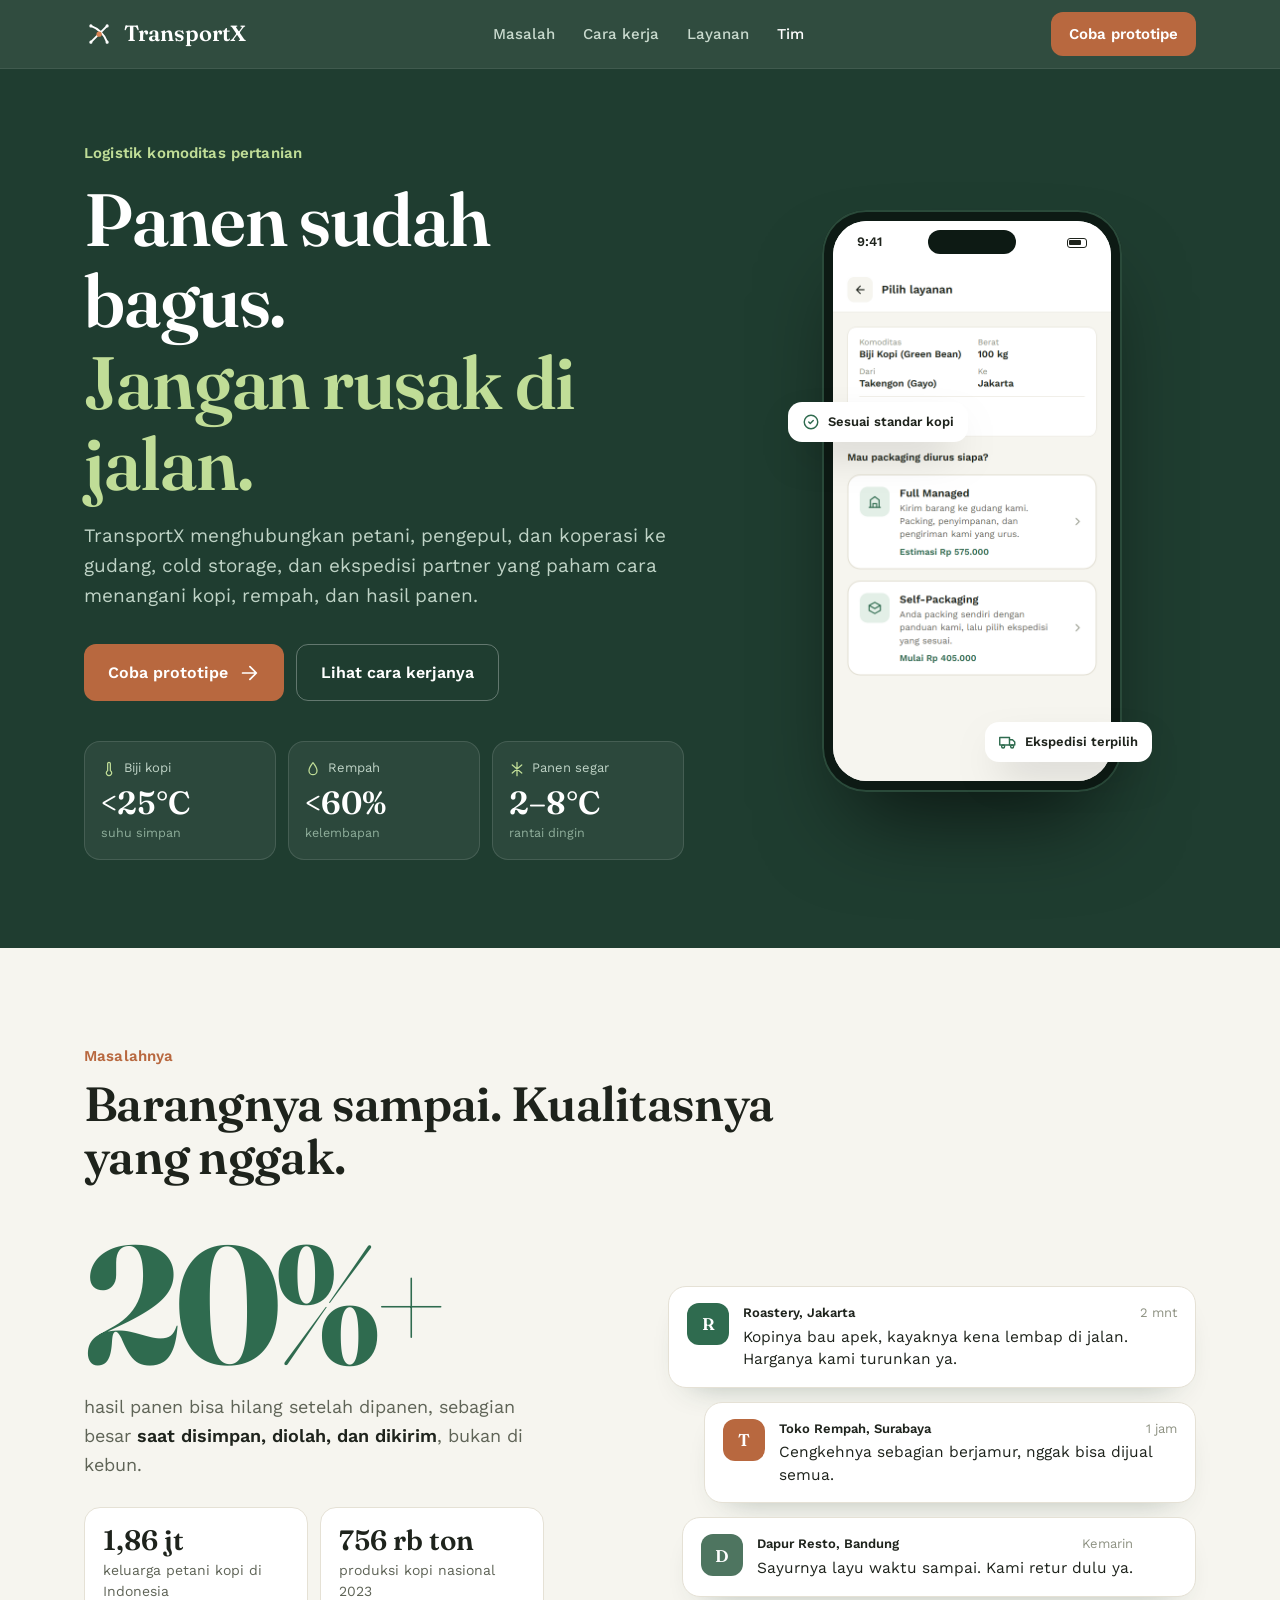
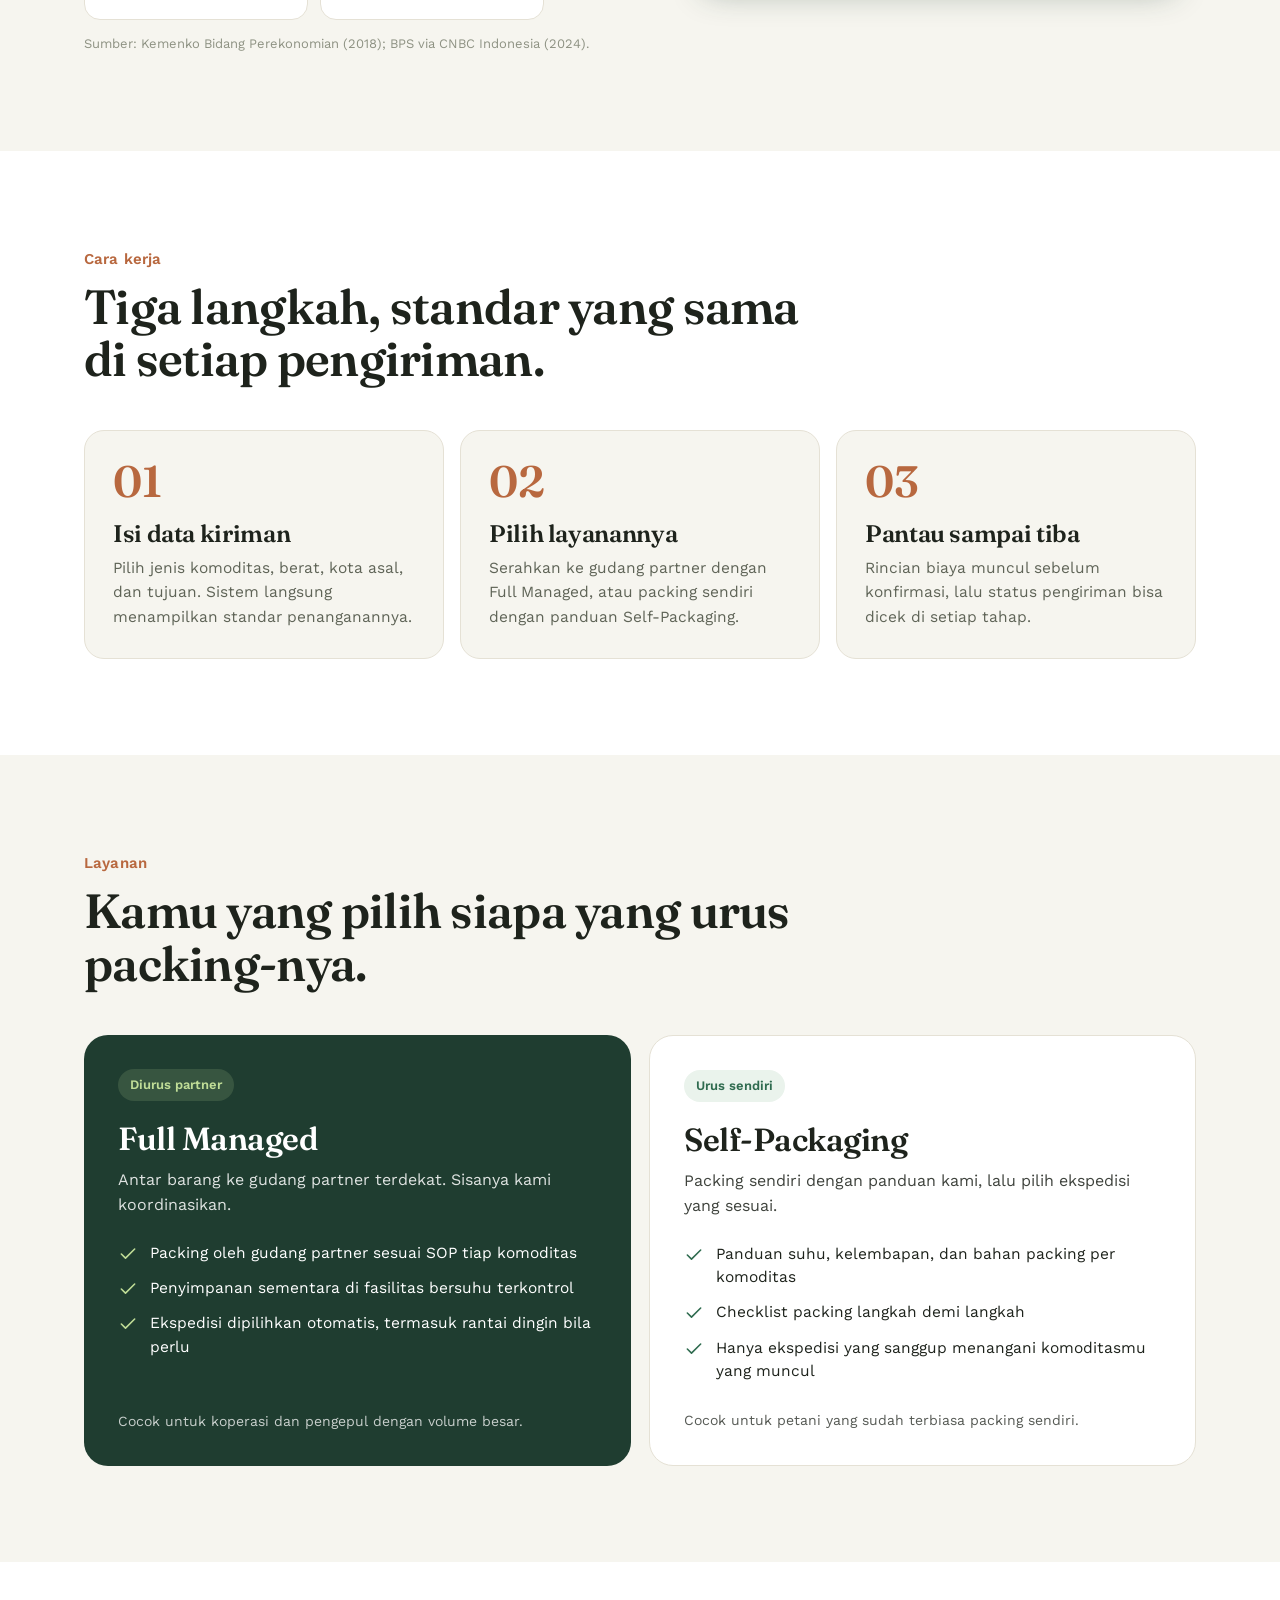
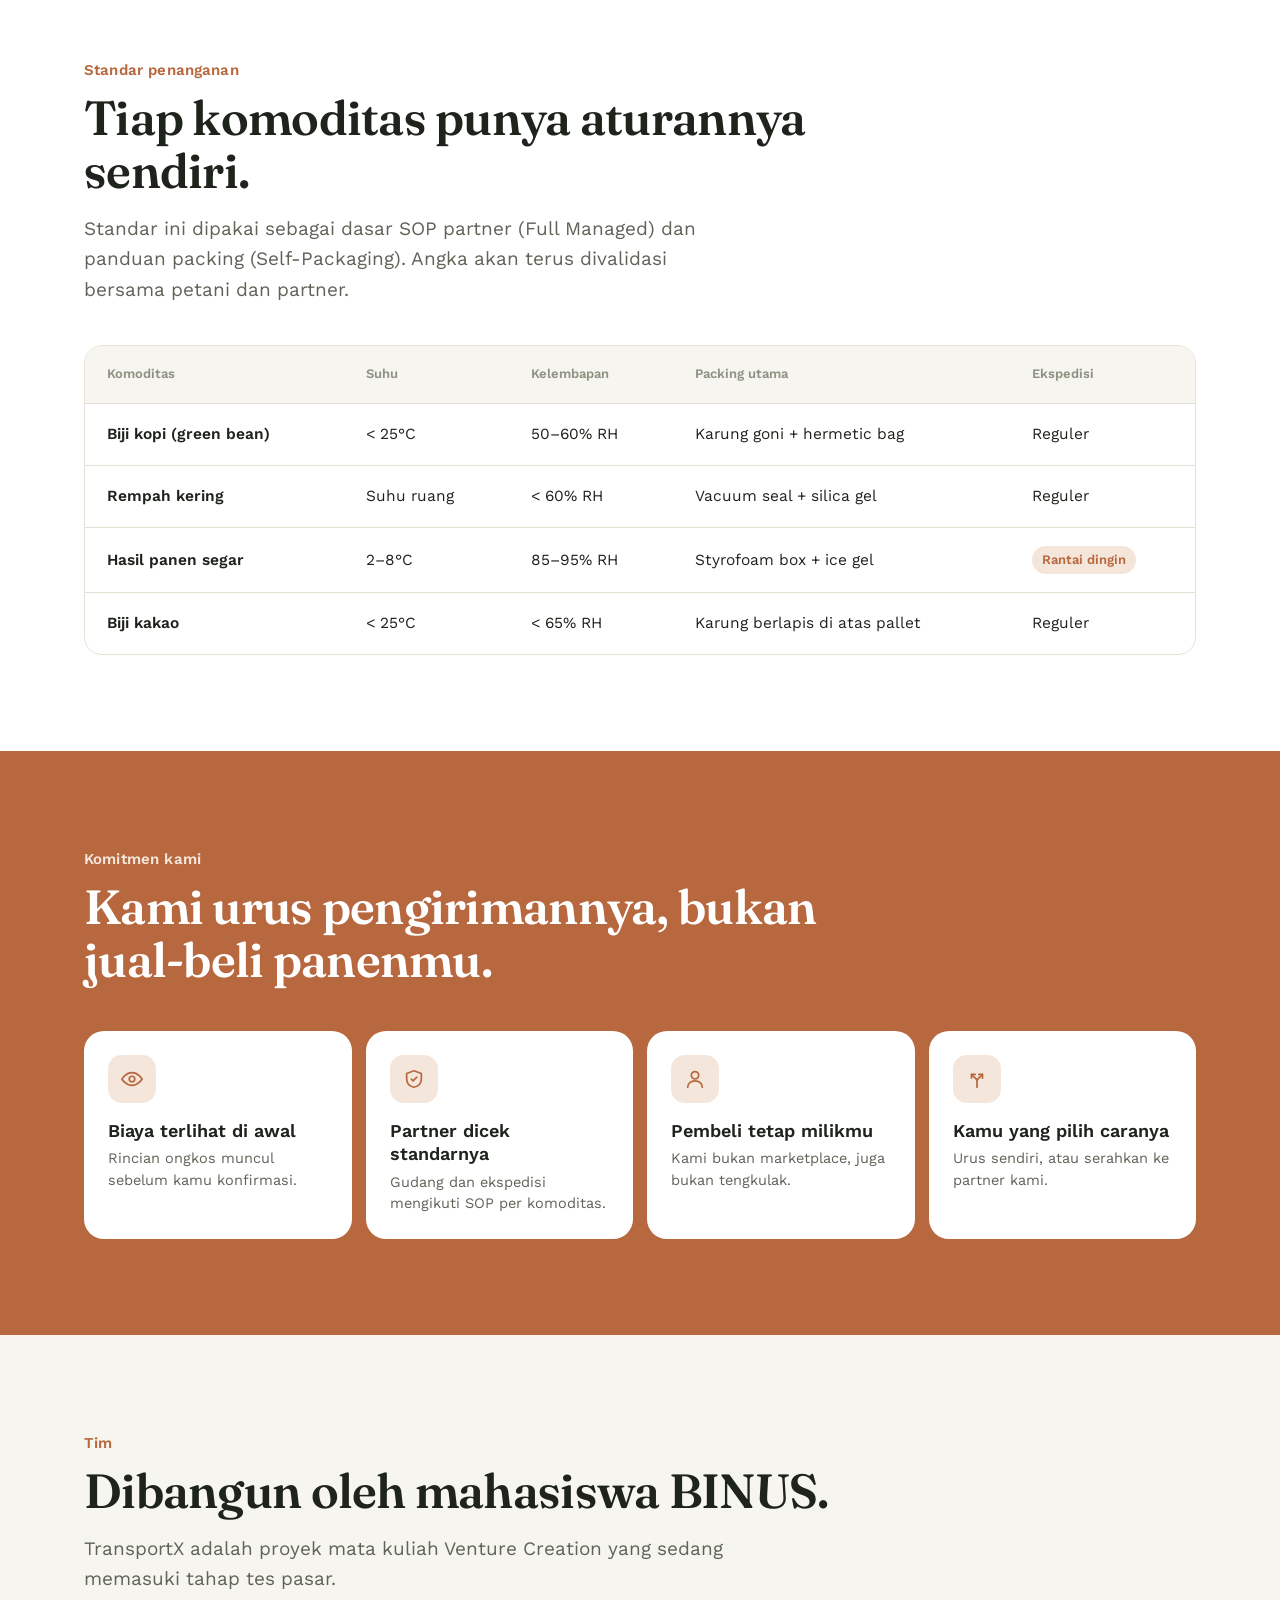
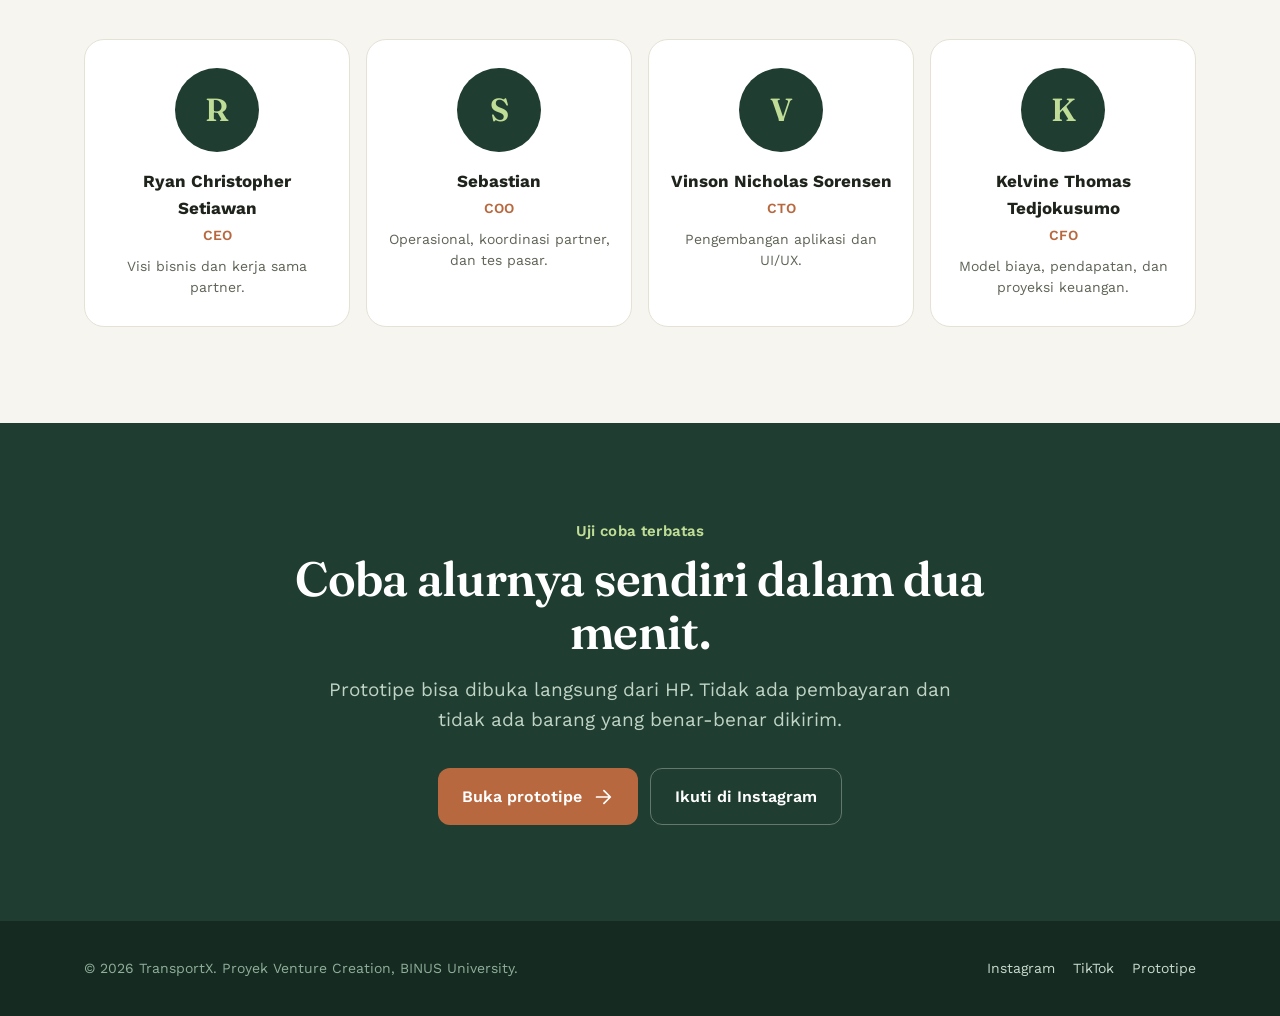
==== index.html @ 49e521c5 "Initial commit: TransportX landing page and prototype - Landing page (index.html, style.css, script." ====
<!DOCTYPE html>
<html lang="id">
<head>
<meta charset="UTF-8">
<meta name="viewport" content="width=device-width, initial-scale=1, viewport-fit=cover">
<title>TransportX — Logistik Komoditas Pertanian</title>
<meta name="description" content="TransportX menghubungkan petani dan pengepul ke gudang, cold storage, dan ekspedisi yang paham cara menangani kopi, rempah, dan hasil panen.">
<link rel="preconnect" href="https://fonts.googleapis.com">
<link rel="preconnect" href="https://fonts.gstatic.com" crossorigin>
<link href="https://fonts.googleapis.com/css2?family=Fraunces:opsz,wght@9..144,500;9..144,600;9..144,700&family=Work+Sans:wght@400;500;600;700&display=swap" rel="stylesheet">
<link rel="icon" href="assets/logo.svg" type="image/svg+xml">
<link rel="stylesheet" href="style.css">
<script>document.documentElement.classList.add("js")</script>
</head>
<body>

<nav class="nav" aria-label="Navigasi utama">
  <div class="wrap">
    <a class="brand" href="#top" aria-label="TransportX, kembali ke atas">
      <svg width="30" height="30" viewBox="0 0 240 240" aria-hidden="true"><circle cx="55" cy="55" r="8" fill="none" stroke="#fff" stroke-width="9"/><circle cx="185" cy="55" r="8" fill="none" stroke="#fff" stroke-width="9"/><circle cx="55" cy="185" r="8" fill="none" stroke="#fff" stroke-width="9"/><circle cx="185" cy="185" r="8" fill="none" stroke="#fff" stroke-width="9"/><path d="M55,55 Q150,90 185,185" fill="none" stroke="#fff" stroke-width="16" stroke-linecap="round"/><path d="M185,55 Q90,150 55,185" fill="none" stroke="#fff" stroke-width="16" stroke-linecap="round"/><circle cx="121" cy="121" r="21" fill="#D98354"/></svg>
      TransportX
    </a>
    <ul class="nav-links" id="nav-links">
      <li><a href="#masalah">Masalah</a></li>
      <li><a href="#cara-kerja">Cara kerja</a></li>
      <li><a href="#layanan">Layanan</a></li>
      <li><a href="#tim">Tim</a></li>
      <li class="nav-cta-mobile"><a class="btn btn-clay" href="prototipe/" target="_blank" rel="noopener">Coba prototipe</a></li>
    </ul>
    <div class="nav-right">
      <a class="btn btn-clay nav-cta" href="prototipe/" target="_blank" rel="noopener">Coba prototipe</a>
      <button class="menu-btn" id="menu-btn" type="button" aria-label="Buka menu" aria-expanded="false" aria-controls="nav-links">
        <span></span><span></span><span></span>
      </button>
    </div>
  </div>
</nav>

<main id="top">

<!-- HERO -->
<header class="hero">
  <div class="wrap hero-grid">
    <div>
      <p class="eyebrow">Logistik komoditas pertanian</p>
      <h1>Panen sudah bagus.<span>Jangan rusak di jalan.</span></h1>
      <p class="lead">TransportX menghubungkan petani, pengepul, dan koperasi ke gudang, cold storage, dan ekspedisi partner yang paham cara menangani kopi, rempah, dan hasil panen.</p>
      <div class="hero-cta">
        <a class="btn btn-clay" href="prototipe/" target="_blank" rel="noopener">Coba prototipe
          <svg class="ic" viewBox="0 0 24 24" aria-hidden="true"><path d="M5 12h14M13 5l7 7-7 7"/></svg></a>
        <a class="btn btn-line" href="#cara-kerja">Lihat cara kerjanya</a>
      </div>
      <div class="tiles" aria-label="Contoh standar penanganan">
        <div class="tile"><div class="k"><svg class="ic" viewBox="0 0 24 24" aria-hidden="true"><path d="M14 4v10.5a4 4 0 1 1-4 0V4a2 2 0 1 1 4 0z"/></svg>Biji kopi</div><div class="v">&lt;25°C</div><div class="d">suhu simpan</div></div>
        <div class="tile"><div class="k"><svg class="ic" viewBox="0 0 24 24" aria-hidden="true"><path d="M12 2.5s6 7.5 6 12a6 6 0 0 1-12 0c0-4.5 6-12 6-12z"/></svg>Rempah</div><div class="v">&lt;60%</div><div class="d">kelembapan</div></div>
        <div class="tile"><div class="k"><svg class="ic" viewBox="0 0 24 24" aria-hidden="true"><path d="M12 2v20M4.9 6l14.2 12M19.1 6L4.9 18"/></svg>Panen segar</div><div class="v">2–8°C</div><div class="d">rantai dingin</div></div>
      </div>
    </div>
    <div class="hero-visual">
      <div class="phone">
        <div class="screen">
          <div class="sb"><span>9:41</span><i></i></div>
          <img src="assets/mockup-layanan.png" width="560" height="1211" loading="eager" alt="Layar Pilih layanan di aplikasi TransportX, menampilkan opsi Full Managed dan Self-Packaging beserta estimasi biaya">
          <div class="notch"></div>
        </div>
        <div class="float f1"><svg class="ic" viewBox="0 0 24 24" aria-hidden="true"><path d="M9 12l2 2 4-4"/><circle cx="12" cy="12" r="9"/></svg>Sesuai standar kopi</div>
        <div class="float f2"><svg class="ic" viewBox="0 0 24 24" aria-hidden="true"><path d="M1 6h13v10H1z"/><path d="M14 9h4l3 3v4h-7"/><circle cx="5.5" cy="18" r="2"/><circle cx="17.5" cy="18" r="2"/></svg>Ekspedisi terpilih</div>
      </div>
    </div>
  </div>
</header>

<!-- PROBLEM -->
<section class="problem" id="masalah">
  <div class="wrap">
    <p class="eyebrow">Masalahnya</p>
    <h2>Barangnya sampai. Kualitasnya yang nggak.</h2>
    <div class="prob-grid reveal">
      <div>
        <div class="big">20%+</div>
        <p class="big-cap">hasil panen bisa hilang setelah dipanen, sebagian besar <b>saat disimpan, diolah, dan dikirim</b>, bukan di kebun.</p>
        <div class="pair">
          <div class="stat"><strong>1,86 jt</strong><span>keluarga petani kopi di Indonesia</span></div>
          <div class="stat"><strong>756 rb ton</strong><span>produksi kopi nasional 2023</span></div>
        </div>
        <p class="src">Sumber: Kemenko Bidang Perekonomian (2018); BPS via CNBC Indonesia (2024).</p>
      </div>
      <div class="notifs" aria-label="Contoh komplain pembeli">
        <div class="nt"><div class="av" style="background:#2F6B4F">R</div><div><div class="nt-top"><b>Roastery, Jakarta</b><span>2 mnt</span></div><p>Kopinya bau apek, kayaknya kena lembap di jalan. Harganya kami turunkan ya.</p></div></div>
        <div class="nt"><div class="av" style="background:#B8683F">T</div><div><div class="nt-top"><b>Toko Rempah, Surabaya</b><span>1 jam</span></div><p>Cengkehnya sebagian berjamur, nggak bisa dijual semua.</p></div></div>
        <div class="nt"><div class="av" style="background:#4E7560">D</div><div><div class="nt-top"><b>Dapur Resto, Bandung</b><span>Kemarin</span></div><p>Sayurnya layu waktu sampai. Kami retur dulu ya.</p></div></div>
      </div>
    </div>
  </div>
</section>

<!-- HOW -->
<section class="how" id="cara-kerja">
  <div class="wrap">
    <p class="eyebrow">Cara kerja</p>
    <h2>Tiga langkah, standar yang sama di setiap pengiriman.</h2>
    <div class="steps reveal">
      <div class="step"><div class="n">01</div><h3>Isi data kiriman</h3><p>Pilih jenis komoditas, berat, kota asal, dan tujuan. Sistem langsung menampilkan standar penanganannya.</p></div>
      <div class="step"><div class="n">02</div><h3>Pilih layanannya</h3><p>Serahkan ke gudang partner dengan Full Managed, atau packing sendiri dengan panduan Self-Packaging.</p></div>
      <div class="step"><div class="n">03</div><h3>Pantau sampai tiba</h3><p>Rincian biaya muncul sebelum konfirmasi, lalu status pengiriman bisa dicek di setiap tahap.</p></div>
    </div>
  </div>
</section>

<!-- SERVICES -->
<section class="services" id="layanan">
  <div class="wrap">
    <p class="eyebrow">Layanan</p>
    <h2>Kamu yang pilih siapa yang urus packing-nya.</h2>
    <div class="svc-grid reveal">
      <article class="svc svc-a">
        <span class="tag">Diurus partner</span>
        <h3>Full Managed</h3>
        <p>Antar barang ke gudang partner terdekat. Sisanya kami koordinasikan.</p>
        <ul>
          <li><svg class="ic" viewBox="0 0 24 24" aria-hidden="true"><path d="M20 6L9 17l-5-5"/></svg>Packing oleh gudang partner sesuai SOP tiap komoditas</li>
          <li><svg class="ic" viewBox="0 0 24 24" aria-hidden="true"><path d="M20 6L9 17l-5-5"/></svg>Penyimpanan sementara di fasilitas bersuhu terkontrol</li>
          <li><svg class="ic" viewBox="0 0 24 24" aria-hidden="true"><path d="M20 6L9 17l-5-5"/></svg>Ekspedisi dipilihkan otomatis, termasuk rantai dingin bila perlu</li>
        </ul>
        <p class="for">Cocok untuk koperasi dan pengepul dengan volume besar.</p>
      </article>
      <article class="svc svc-b">
        <span class="tag">Urus sendiri</span>
        <h3>Self-Packaging</h3>
        <p>Packing sendiri dengan panduan kami, lalu pilih ekspedisi yang sesuai.</p>
        <ul>
          <li><svg class="ic" viewBox="0 0 24 24" aria-hidden="true"><path d="M20 6L9 17l-5-5"/></svg>Panduan suhu, kelembapan, dan bahan packing per komoditas</li>
          <li><svg class="ic" viewBox="0 0 24 24" aria-hidden="true"><path d="M20 6L9 17l-5-5"/></svg>Checklist packing langkah demi langkah</li>
          <li><svg class="ic" viewBox="0 0 24 24" aria-hidden="true"><path d="M20 6L9 17l-5-5"/></svg>Hanya ekspedisi yang sanggup menangani komoditasmu yang muncul</li>
        </ul>
        <p class="for">Cocok untuk petani yang sudah terbiasa packing sendiri.</p>
      </article>
    </div>
  </div>
</section>

<!-- STANDARDS -->
<section class="std" id="standar">
  <div class="wrap">
    <p class="eyebrow">Standar penanganan</p>
    <h2>Tiap komoditas punya aturannya sendiri.</h2>
    <p class="lead">Standar ini dipakai sebagai dasar SOP partner (Full Managed) dan panduan packing (Self-Packaging). Angka akan terus divalidasi bersama petani dan partner.</p>
    <div class="table-wrap reveal">
      <table>
        <thead><tr><th scope="col">Komoditas</th><th scope="col">Suhu</th><th scope="col">Kelembapan</th><th scope="col">Packing utama</th><th scope="col">Ekspedisi</th></tr></thead>
        <tbody>
          <tr><td>Biji kopi (green bean)</td><td>&lt; 25°C</td><td>50–60% RH</td><td>Karung goni + hermetic bag</td><td>Reguler</td></tr>
          <tr><td>Rempah kering</td><td>Suhu ruang</td><td>&lt; 60% RH</td><td>Vacuum seal + silica gel</td><td>Reguler</td></tr>
          <tr><td>Hasil panen segar</td><td>2–8°C</td><td>85–95% RH</td><td>Styrofoam box + ice gel</td><td><span class="pill">Rantai dingin</span></td></tr>
          <tr><td>Biji kakao</td><td>&lt; 25°C</td><td>&lt; 65% RH</td><td>Karung berlapis di atas pallet</td><td>Reguler</td></tr>
        </tbody>
      </table>
    </div>
  </div>
</section>

<!-- PROMISE -->
<section class="promise">
  <div class="wrap">
    <p class="eyebrow">Komitmen kami</p>
    <h2>Kami urus pengirimannya, bukan jual-beli panenmu.</h2>
    <div class="pr-grid reveal">
      <div class="pr"><div class="icw"><svg class="ic" viewBox="0 0 24 24" aria-hidden="true"><path d="M1 12s4-7 11-7 11 7 11 7-4 7-11 7S1 12 1 12z"/><circle cx="12" cy="12" r="3"/></svg></div><h3>Biaya terlihat di awal</h3><p>Rincian ongkos muncul sebelum kamu konfirmasi.</p></div>
      <div class="pr"><div class="icw"><svg class="ic" viewBox="0 0 24 24" aria-hidden="true"><path d="M12 3l8 3v6c0 5-3.5 8-8 9-4.5-1-8-4-8-9V6z"/><path d="M9 12l2 2 4-4"/></svg></div><h3>Partner dicek standarnya</h3><p>Gudang dan ekspedisi mengikuti SOP per komoditas.</p></div>
      <div class="pr"><div class="icw"><svg class="ic" viewBox="0 0 24 24" aria-hidden="true"><circle cx="12" cy="8" r="4"/><path d="M4 21c0-4 3.5-7 8-7s8 3 8 7"/></svg></div><h3>Pembeli tetap milikmu</h3><p>Kami bukan marketplace, juga bukan tengkulak.</p></div>
      <div class="pr"><div class="icw"><svg class="ic" viewBox="0 0 24 24" aria-hidden="true"><path d="M12 21v-8"/><path d="M12 13L6 7"/><path d="M12 13l6-6"/><path d="M6 11V7h4"/><path d="M18 11V7h-4"/></svg></div><h3>Kamu yang pilih caranya</h3><p>Urus sendiri, atau serahkan ke partner kami.</p></div>
    </div>
  </div>
</section>

<!-- TEAM -->
<section class="team" id="tim">
  <div class="wrap">
    <p class="eyebrow">Tim</p>
    <h2>Dibangun oleh mahasiswa BINUS.</h2>
    <p class="lead">TransportX adalah proyek mata kuliah Venture Creation yang sedang memasuki tahap tes pasar.</p>
    <div class="tm-grid reveal">
      <div class="tm"><div class="ph">R</div><b>Ryan Christopher Setiawan</b><span class="role">CEO</span><p>Visi bisnis dan kerja sama partner.</p></div>
      <div class="tm"><div class="ph">S</div><b>Sebastian</b><span class="role">COO</span><p>Operasional, koordinasi partner, dan tes pasar.</p></div>
      <div class="tm"><div class="ph">V</div><b>Vinson Nicholas Sorensen</b><span class="role">CTO</span><p>Pengembangan aplikasi dan UI/UX.</p></div>
      <div class="tm"><div class="ph">K</div><b>Kelvine Thomas Tedjokusumo</b><span class="role">CFO</span><p>Model biaya, pendapatan, dan proyeksi keuangan.</p></div>
    </div>
  </div>
</section>

<!-- CTA -->
<section class="cta">
  <div class="wrap">
    <p class="eyebrow">Uji coba terbatas</p>
    <h2>Coba alurnya sendiri dalam dua menit.</h2>
    <p class="lead">Prototipe bisa dibuka langsung dari HP. Tidak ada pembayaran dan tidak ada barang yang benar-benar dikirim.</p>
    <div class="hero-cta">
      <a class="btn btn-clay" href="prototipe/" target="_blank" rel="noopener">Buka prototipe
        <svg class="ic" viewBox="0 0 24 24" aria-hidden="true"><path d="M5 12h14M13 5l7 7-7 7"/></svg></a>
      <a class="btn btn-line" href="https://instagram.com/transportx.id" target="_blank" rel="noopener">Ikuti di Instagram</a>
    </div>
  </div>
</section>

</main>

<footer>
  <div class="wrap">
    <span>© <span id="year">2026</span> TransportX. Proyek Venture Creation, BINUS University.</span>
    <div class="soc">
      <a href="https://instagram.com/transportx.id" target="_blank" rel="noopener">Instagram</a>
      <a href="https://tiktok.com/@transportx.id" target="_blank" rel="noopener">TikTok</a>
      <a href="prototipe/" target="_blank" rel="noopener">Prototipe</a>
    </div>
  </div>
</footer>

<script src="script.js" defer></script>
</body>
</html>
---- style.css ----
:root{
  --forest:#1F3D30; --green:#2F6B4F; --lime:#C0DD97; --clay:#B8683F; --clay-soft:#F5E6DB;
  --bg:#F6F5EF; --surface:#FFFFFF; --tint:#EAF3EC; --ink:#1E231C; --ink-soft:#5F6457; --muted:#8E9283; --line:#E5E1D5; --green-text:#2F6B4F;
  --display:'Fraunces',Georgia,'Times New Roman',serif;
  --body:'Work Sans',system-ui,-apple-system,'Segoe UI',sans-serif;
  box-sizing:border-box;
  padding-top:env(safe-area-inset-top,0px);
  padding-bottom:env(safe-area-inset-bottom,0px);
}
@media (prefers-color-scheme:dark){
  :root:not([data-theme="light"]){
    --bg:#141A16; --surface:#1C241F; --tint:#1F2B24; --ink:#EEF2EC; --ink-soft:#B4BEB5; --muted:#7F8A81; --line:#2C3830; --clay-soft:#3A2A21; --green-text:#8FC7A2;
  }
}
:root[data-theme="dark"]{
  --bg:#141A16; --surface:#1C241F; --tint:#1F2B24; --ink:#EEF2EC; --ink-soft:#B4BEB5; --muted:#7F8A81; --line:#2C3830; --clay-soft:#3A2A21; --green-text:#8FC7A2;
}
*,*::before,*::after{box-sizing:border-box;margin:0;padding:0}
html{scroll-behavior:smooth;scroll-padding-top:calc(env(safe-area-inset-top,0px) + 76px)}
@media (prefers-reduced-motion:reduce){html{scroll-behavior:auto}}
body{background:var(--bg);color:var(--ink);font-family:var(--body);font-size:17px;line-height:1.6;-webkit-font-smoothing:antialiased}
img{max-width:100%;display:block}
a{color:inherit}
.wrap{width:100%;max-width:1160px;margin:0 auto;padding:0 24px}
.ic{width:22px;height:22px;fill:none;stroke:currentColor;stroke-width:1.9;stroke-linecap:round;stroke-linejoin:round;flex-shrink:0}
.eyebrow{font-size:15px;font-weight:600;color:var(--clay);letter-spacing:.01em}
h1,h2,h3{font-family:var(--display);font-weight:600;letter-spacing:-.015em;line-height:1.1}
h2{font-size:clamp(32px,4.6vw,48px);margin-top:10px;max-width:760px}
.lead{font-size:clamp(17px,1.8vw,19px);color:var(--ink-soft);margin-top:16px;max-width:640px}
section{padding:96px 0}
.btn{display:inline-flex;align-items:center;gap:10px;font-family:var(--body);font-size:16px;font-weight:600;padding:15px 24px;border-radius:12px;text-decoration:none;transition:transform .15s,background .15s}
.btn:hover{transform:translateY(-1px)}
.btn:focus-visible,a:focus-visible{outline:2px solid var(--lime);outline-offset:3px}
.btn-clay{background:var(--clay);color:#fff}
.btn-clay:hover{background:#A35A35}
.btn-line{border:1.5px solid rgba(255,255,255,.3);color:#fff}
.btn-white{background:#fff;color:var(--clay)}

/* ---------- NAV ---------- */
.nav{position:sticky;top:0;z-index:20;background:color-mix(in srgb,var(--forest) 92%,transparent);backdrop-filter:blur(10px);-webkit-backdrop-filter:blur(10px);border-bottom:1px solid rgba(255,255,255,.08)}
.nav .wrap{display:flex;align-items:center;justify-content:space-between;height:68px}
.brand{display:flex;align-items:center;gap:10px;text-decoration:none;color:#fff;font-family:var(--display);font-size:22px;font-weight:600}
.nav-links{display:flex;gap:28px;list-style:none}
.nav-links a{color:#C9DACE;text-decoration:none;font-size:15px;font-weight:500}
.nav-links a:hover{color:#fff}
.nav .btn{padding:10px 18px;font-size:15px}

/* ---------- HERO ---------- */
.hero{background:var(--forest);color:#fff;padding:72px 0 88px;overflow:hidden;position:relative}
.hero-grid{display:grid;grid-template-columns:1.15fr .85fr;gap:56px;align-items:center}
.hero .eyebrow{color:var(--lime)}
.hero h1{font-size:clamp(42px,6.4vw,74px);margin-top:14px}
.hero h1 span{color:var(--lime);display:block}
.hero .lead{color:#BFD3C6}
.hero-cta{display:flex;flex-wrap:wrap;gap:12px;margin-top:32px}
.tiles{display:grid;grid-template-columns:repeat(3,1fr);gap:12px;margin-top:40px;max-width:600px}
.tile{background:rgba(255,255,255,.06);border:1px solid rgba(255,255,255,.12);border-radius:16px;padding:16px}
.tile .k{display:flex;align-items:center;gap:7px;font-size:13px;color:#BFD3C6}
.tile .k .ic{width:16px;height:16px;color:var(--lime)}
.tile .v{font-family:var(--display);font-size:clamp(24px,3vw,32px);font-weight:600;margin-top:8px;line-height:1}
.tile .d{font-size:12.5px;color:#8FAE9B;margin-top:4px}
.phone{width:min(300px,78vw);margin:0 auto;background:#0D1A14;border-radius:44px;padding:11px;box-shadow:0 50px 90px -30px rgba(0,0,0,.65),inset 0 0 0 2px #2A4A3A;position:relative}
.screen{border-radius:34px;overflow:hidden;background:#fff;position:relative}
.sb{height:40px;display:flex;align-items:center;justify-content:space-between;padding:4px 24px 0;font-size:13px;font-weight:600;color:#1E231C;background:#fff}
.sb i{width:20px;height:10px;border:1.5px solid #1E231C;border-radius:3px;position:relative}
.sb i::after{content:"";position:absolute;inset:1.5px 5px 1.5px 1.5px;background:#1E231C;border-radius:1px}
.notch{position:absolute;top:9px;left:50%;transform:translateX(-50%);width:88px;height:24px;background:#0D1A14;border-radius:99px}
.screen img{width:100%;height:520px;object-fit:cover;object-position:top}
.float{position:absolute;background:#fff;color:#1E231C;border-radius:14px;padding:10px 14px;font-size:13px;font-weight:600;display:flex;align-items:center;gap:8px;box-shadow:0 18px 40px -16px rgba(0,0,0,.5)}
.float .ic{width:18px;height:18px;color:var(--green)}
.f1{top:33%;left:-34px}.f2{bottom:5%;right:-30px}
@media (max-width:860px){
  .hero-grid{grid-template-columns:1fr}
  .hero-visual{margin-top:12px}
  .f1{left:-6px}.f2{right:-6px}
}
@media (max-width:420px){.tiles{grid-template-columns:1fr 1fr 1fr;gap:8px}.tile{padding:12px}}

/* ---------- PROBLEM ---------- */
.problem{background:var(--bg)}
.prob-grid{display:grid;grid-template-columns:1fr 1fr;gap:56px;align-items:center;margin-top:44px}
.big{font-family:var(--display);font-size:clamp(96px,14vw,168px);font-weight:700;color:var(--green-text);line-height:.9;letter-spacing:-.04em}
.big-cap{font-size:18px;color:var(--ink-soft);margin-top:14px;max-width:440px}
.big-cap b{color:var(--ink);font-weight:600}
.pair{display:grid;grid-template-columns:1fr 1fr;gap:12px;margin-top:28px;max-width:460px}
.stat{background:var(--surface);border:1px solid var(--line);border-radius:16px;padding:18px}
.stat strong{font-family:var(--display);font-size:28px;font-weight:600;display:block;line-height:1}
.stat span{font-size:14px;color:var(--ink-soft);display:block;margin-top:6px;line-height:1.45}
.src{font-size:13px;color:var(--muted);margin-top:14px}
.notifs{display:flex;flex-direction:column;gap:14px}
.nt{background:var(--surface);border:1px solid var(--line);border-radius:18px;padding:16px 18px;display:flex;gap:14px;box-shadow:0 16px 34px -24px rgba(31,61,48,.45)}
.nt:nth-child(2){margin-left:36px}.nt:nth-child(3){margin-left:14px}
.av{width:42px;height:42px;border-radius:12px;display:grid;place-items:center;font-family:var(--display);font-weight:600;color:#fff;flex-shrink:0}
.nt-top{display:flex;justify-content:space-between;gap:10px;font-size:13px}
.nt-top b{font-weight:600}.nt-top span{color:var(--muted)}
.nt p{font-size:15.5px;margin-top:2px;line-height:1.45}
@media (max-width:860px){.prob-grid{grid-template-columns:1fr;gap:40px}.nt:nth-child(2){margin-left:20px}}

/* ---------- HOW ---------- */
.how{background:var(--surface)}
.steps{display:grid;grid-template-columns:repeat(3,1fr);gap:16px;margin-top:44px;counter-reset:s}
.step{border:1px solid var(--line);border-radius:20px;padding:28px;background:var(--bg)}
.step .n{font-family:var(--display);font-size:44px;font-weight:600;color:var(--clay);line-height:1}
.step h3{font-size:24px;margin-top:18px}
.step p{font-size:15.5px;color:var(--ink-soft);margin-top:8px}
@media (max-width:860px){.steps{grid-template-columns:1fr}}

/* ---------- SERVICES ---------- */
.services{background:var(--bg)}
.svc-grid{display:grid;grid-template-columns:1fr 1fr;gap:18px;margin-top:44px}
.svc{border-radius:24px;padding:34px;display:flex;flex-direction:column}
.svc-a{background:var(--forest);color:#fff}
.svc-b{background:var(--surface);border:1px solid var(--line)}
.svc .tag{align-self:flex-start;font-size:13px;font-weight:600;padding:6px 12px;border-radius:99px}
.svc-a .tag{background:rgba(192,221,151,.15);color:var(--lime)}
.svc-b .tag{background:var(--tint);color:var(--green-text)}
.svc h3{font-size:32px;margin-top:20px}
.svc > p{font-size:16px;margin-top:10px;opacity:.85}
.svc ul{list-style:none;margin-top:24px;display:flex;flex-direction:column;gap:12px}
.svc li{display:flex;gap:12px;font-size:15.5px;line-height:1.5}
.svc li .ic{width:20px;height:20px;margin-top:2px}
.svc-a li .ic{color:var(--lime)}.svc-b li .ic{color:var(--green-text)}
.svc .for{margin-top:auto;padding-top:26px;font-size:14px;opacity:.75}
@media (max-width:860px){.svc-grid{grid-template-columns:1fr}}

/* ---------- STANDARDS ---------- */
.std{background:var(--surface)}
.table-wrap{overflow-x:auto;margin-top:40px;border:1px solid var(--line);border-radius:18px}
table{width:100%;border-collapse:collapse;min-width:640px}
th,td{text-align:left;padding:18px 22px;border-bottom:1px solid var(--line);font-size:15.5px}
th{font-size:13px;font-weight:600;color:var(--muted);background:var(--bg)}
tr:last-child td{border-bottom:none}
td:first-child{font-weight:600}
td .pill{display:inline-block;font-size:13px;font-weight:600;padding:4px 10px;border-radius:99px;background:var(--clay-soft);color:var(--clay)}

/* ---------- PROMISE ---------- */
.promise{background:var(--clay);color:#fff}
.promise .eyebrow{color:#F5E6DB}
.pr-grid{display:grid;grid-template-columns:repeat(4,1fr);gap:14px;margin-top:44px}
.pr{background:#fff;color:#1E231C;border-radius:20px;padding:24px}
.pr .icw{width:48px;height:48px;border-radius:14px;background:#F5E6DB;display:grid;place-items:center;color:var(--clay)}
.pr h3{font-family:var(--body);font-size:18px;font-weight:600;letter-spacing:0;margin-top:16px;line-height:1.3}
.pr p{font-size:14.5px;color:#5F6457;margin-top:6px;line-height:1.5}
@media (max-width:960px){.pr-grid{grid-template-columns:1fr 1fr}}
@media (max-width:520px){.pr-grid{grid-template-columns:1fr}}

/* ---------- TEAM ---------- */
.team{background:var(--bg)}
.tm-grid{display:grid;grid-template-columns:repeat(4,1fr);gap:16px;margin-top:44px}
.tm{background:var(--surface);border:1px solid var(--line);border-radius:20px;padding:28px 20px;text-align:center}
.tm .ph{width:84px;height:84px;margin:0 auto;border-radius:50%;background:var(--forest);color:var(--lime);display:grid;place-items:center;font-family:var(--display);font-size:32px;font-weight:600}
.tm b{display:block;font-size:17px;margin-top:16px}
.tm .role{display:block;font-size:14px;color:var(--clay);font-weight:600;margin-top:2px}
.tm p{font-size:14px;color:var(--ink-soft);margin-top:10px;line-height:1.5}
@media (max-width:860px){.tm-grid{grid-template-columns:1fr 1fr}}

/* ---------- CTA + FOOTER ---------- */
.cta{background:var(--forest);color:#fff;text-align:center}
.cta h2{margin:10px auto 0}
.cta .eyebrow{color:var(--lime)}
.cta .lead{color:#BFD3C6;margin:16px auto 0}
.cta .hero-cta{justify-content:center}
footer{background:#152A21;color:#8FAE9B;padding:36px 0;font-size:14px}
footer .wrap{display:flex;flex-wrap:wrap;justify-content:space-between;align-items:center;gap:16px}
footer a{color:#C9DACE;text-decoration:none}
footer a:hover{color:#fff}
.soc{display:flex;gap:18px}

/* ---------- MENU MOBILE ---------- */
.nav-right{display:flex;align-items:center;gap:12px}
.nav-cta-mobile{display:none}
.nav-links a.active{color:#fff}
.menu-btn{display:none;width:42px;height:42px;border:1px solid rgba(255,255,255,.2);border-radius:10px;background:transparent;cursor:pointer;flex-direction:column;align-items:center;justify-content:center;gap:5px}
.menu-btn span{display:block;width:18px;height:2px;background:#fff;border-radius:2px;transition:transform .2s,opacity .2s}
.menu-btn[aria-expanded="true"] span:nth-child(1){transform:translateY(7px) rotate(45deg)}
.menu-btn[aria-expanded="true"] span:nth-child(2){opacity:0}
.menu-btn[aria-expanded="true"] span:nth-child(3){transform:translateY(-7px) rotate(-45deg)}
.menu-btn:focus-visible{outline:2px solid var(--lime);outline-offset:2px}
@media (max-width:860px){
  .menu-btn{display:flex}
  .nav-cta{display:none}
  .nav-links{display:none;position:absolute;top:100%;left:0;right:0;flex-direction:column;gap:4px;background:var(--forest);padding:12px 24px 22px;border-bottom:1px solid rgba(255,255,255,.08)}
  .nav-links.open{display:flex}
  .nav-links a{display:block;padding:12px 0;font-size:17px}
  .nav-cta-mobile{display:block;margin-top:8px}
  .nav-cta-mobile .btn{display:flex;justify-content:center;width:100%;color:#fff;font-weight:600;padding:14px 20px}
}

/* ---------- ANIMASI SAAT SCROLL ---------- */
.js .reveal{opacity:0;transform:translateY(18px);transition:opacity .6s ease,transform .6s ease}
.js .reveal.in{opacity:1;transform:none}
@media (prefers-reduced-motion:reduce){.js .reveal{opacity:1;transform:none;transition:none}}
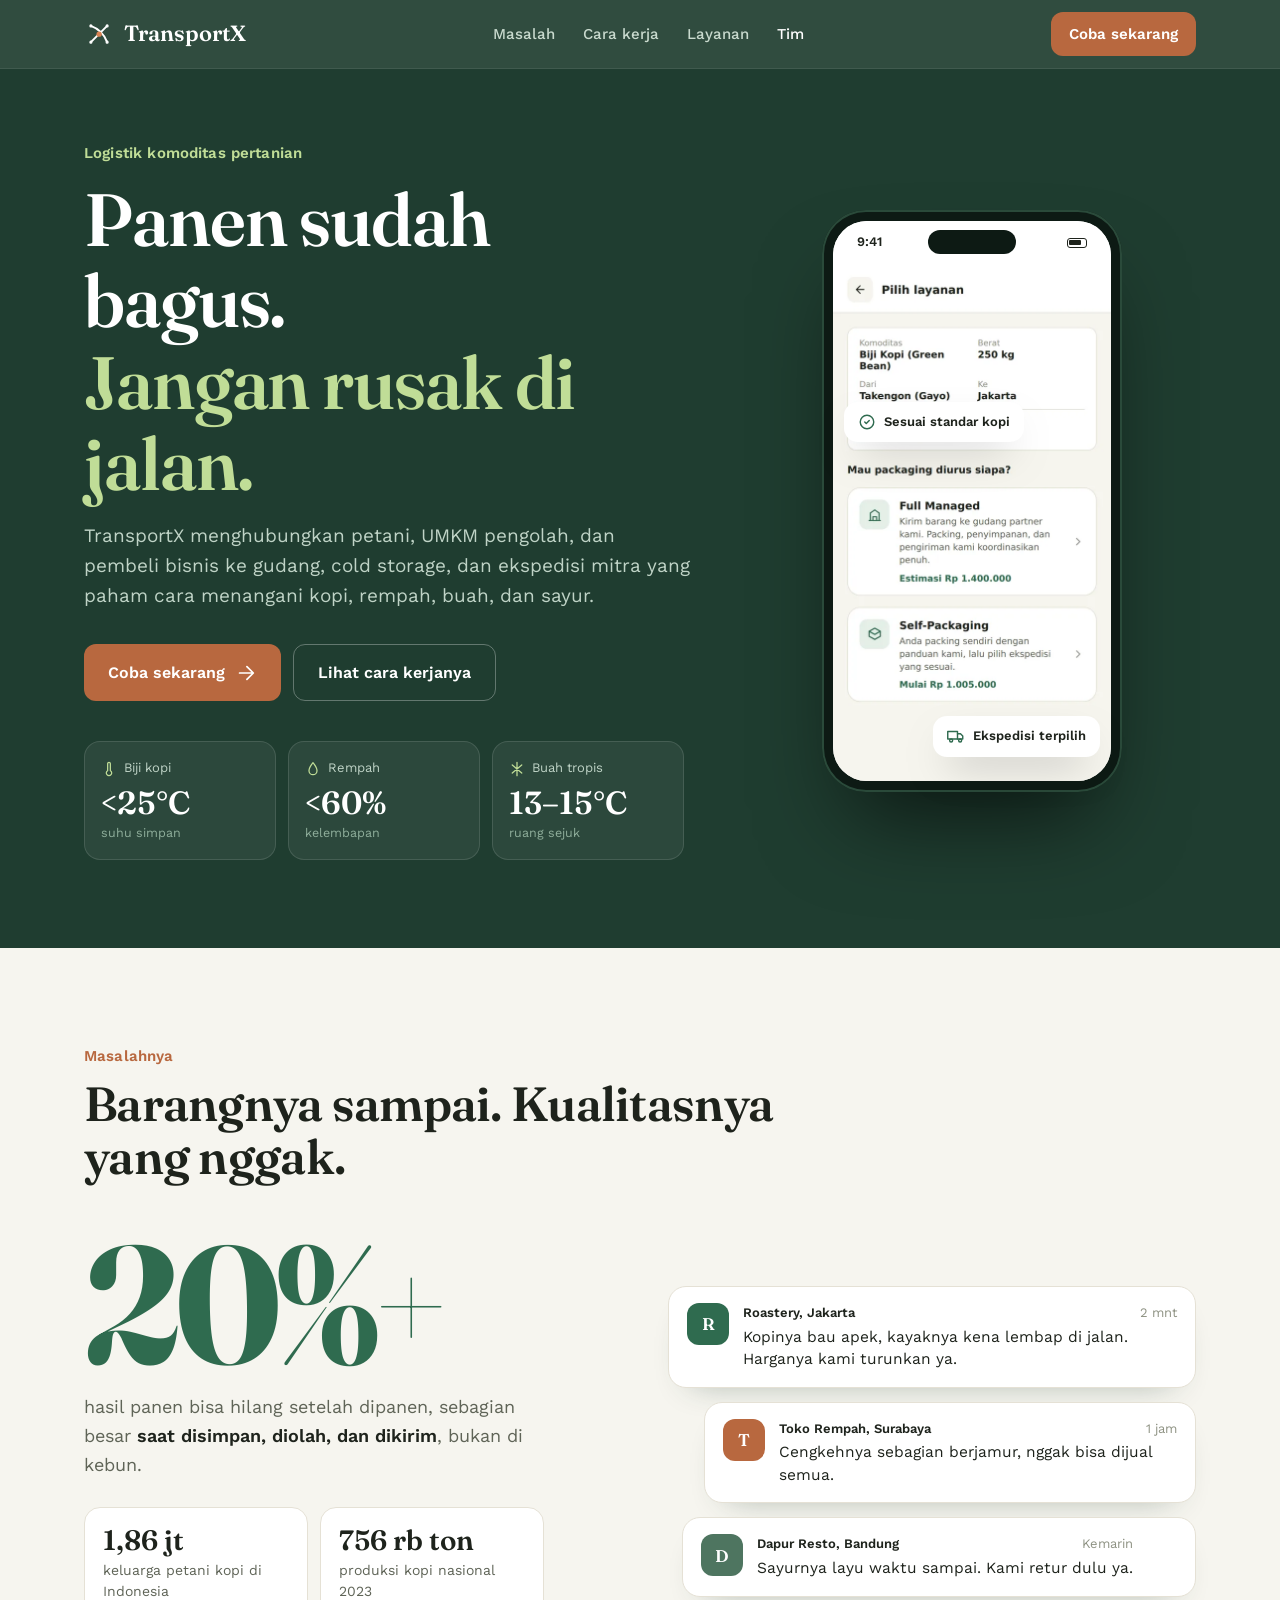
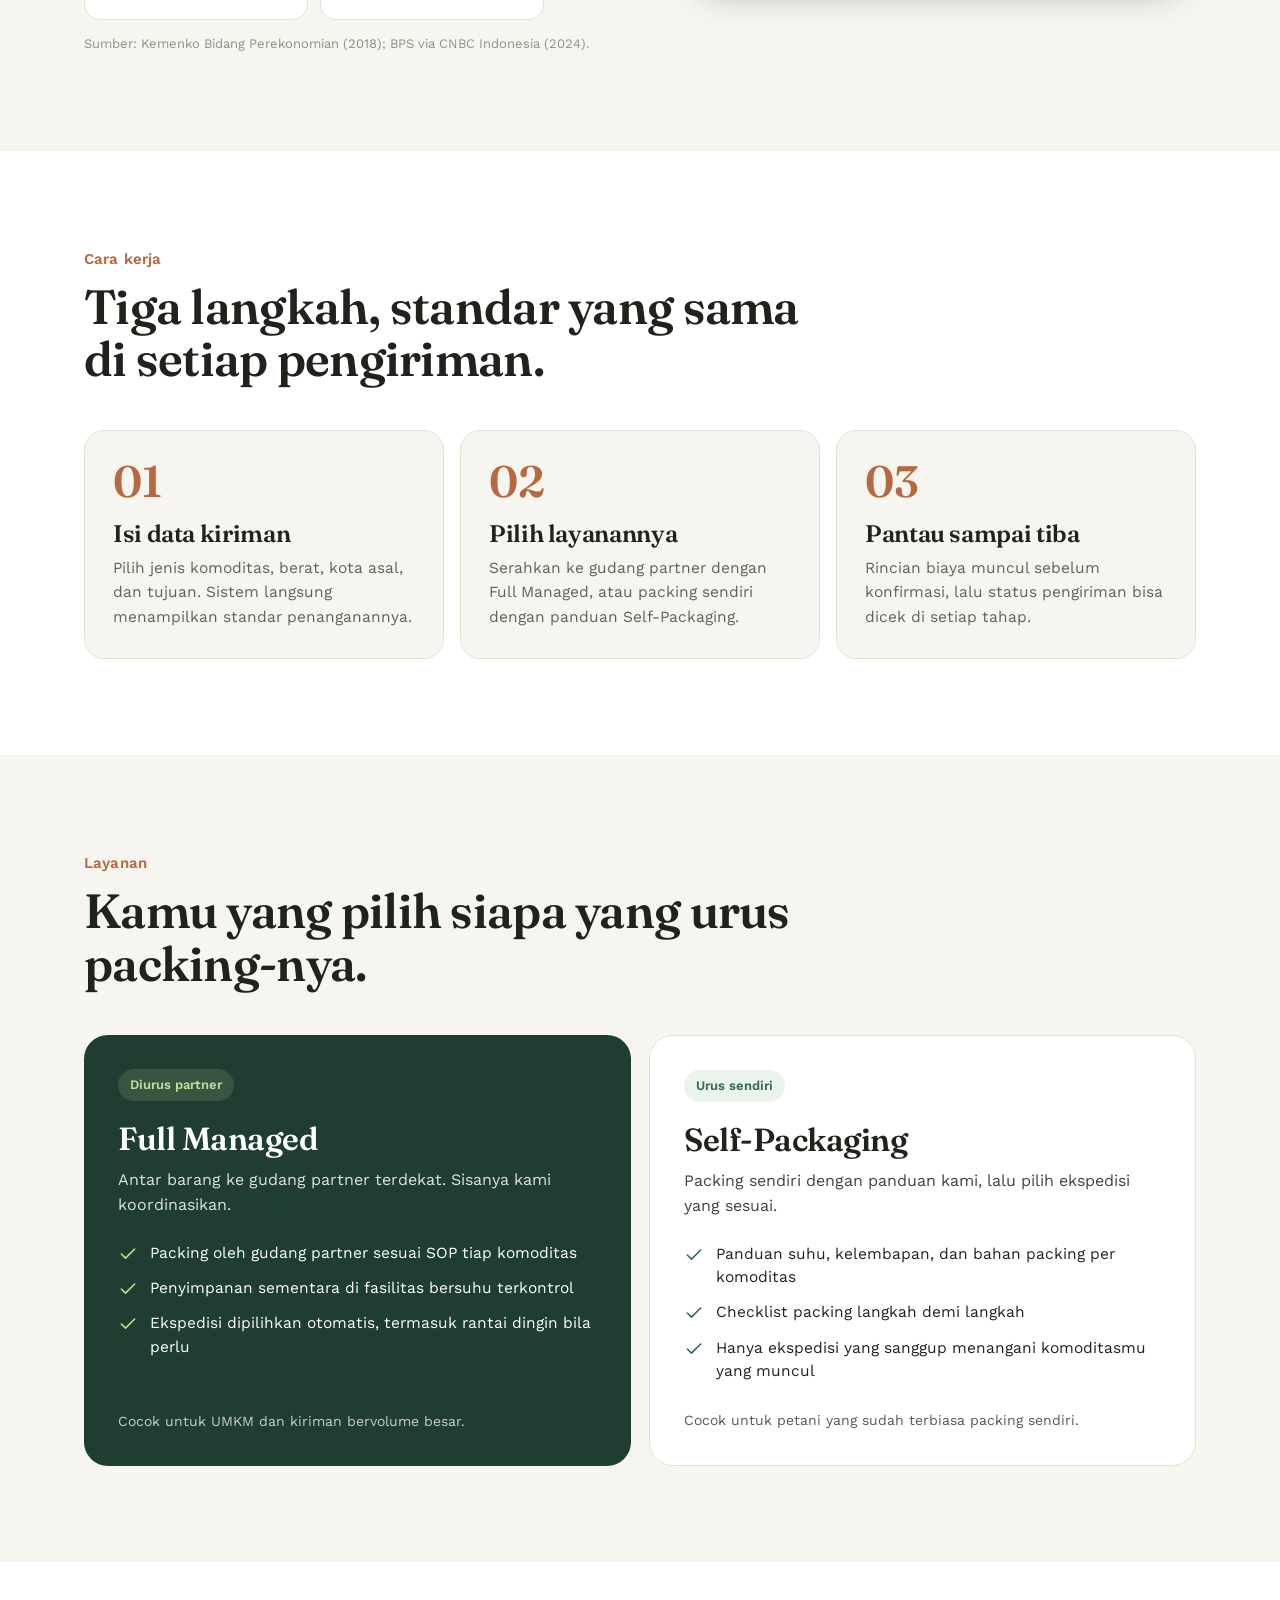
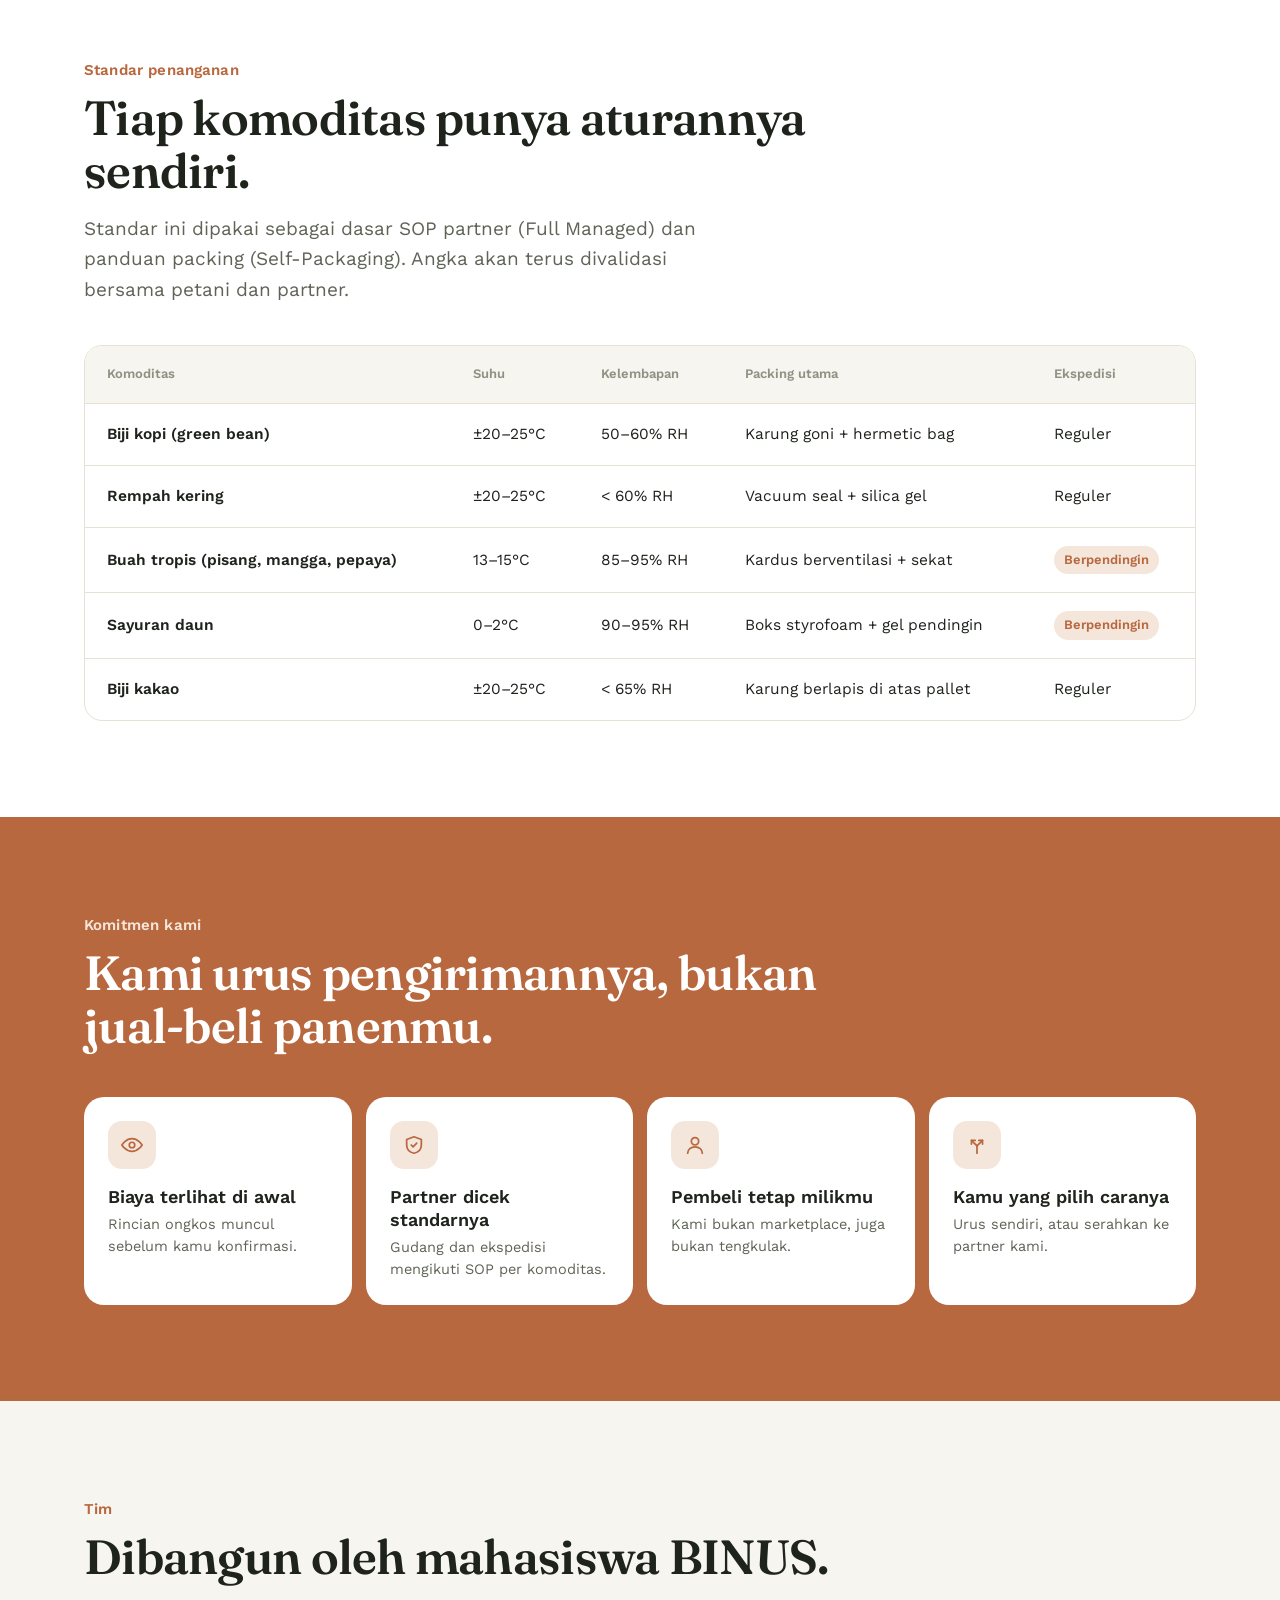
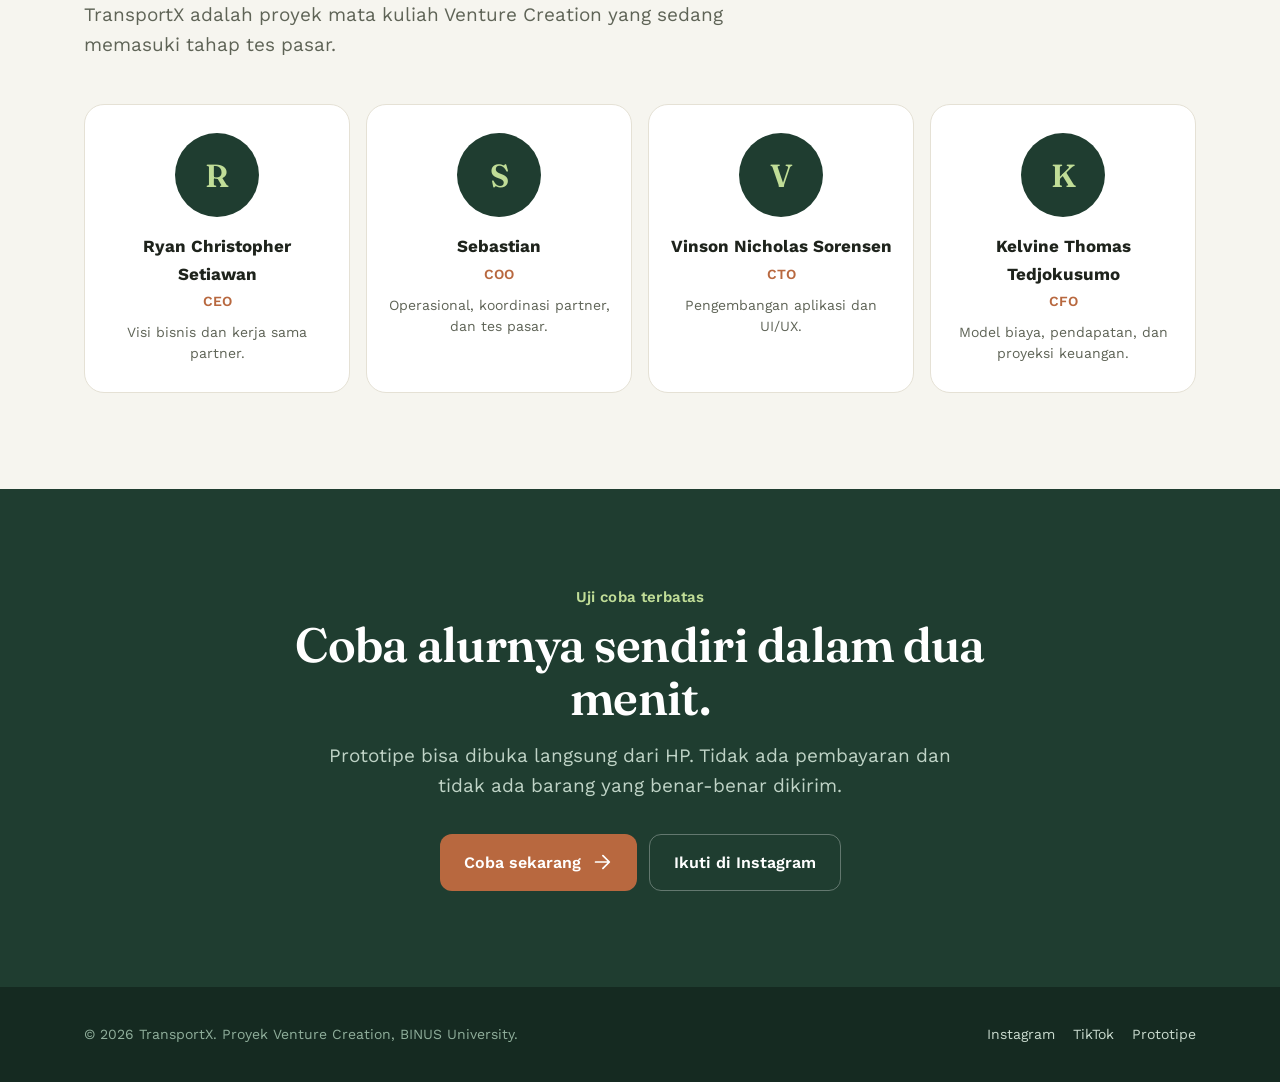
==== commit 522eabff: "Update website and prototype v2 for Vercel - Website copy updated for petani, UMKM, and business buy" ====
--- a/index.html
+++ b/index.html
@@ -4,7 +4,7 @@
 <meta charset="UTF-8">
 <meta name="viewport" content="width=device-width, initial-scale=1, viewport-fit=cover">
 <title>TransportX — Logistik Komoditas Pertanian</title>
-<meta name="description" content="TransportX menghubungkan petani dan pengepul ke gudang, cold storage, dan ekspedisi yang paham cara menangani kopi, rempah, dan hasil panen.">
+<meta name="description" content="TransportX menghubungkan petani, UMKM, dan pembeli bisnis ke gudang, cold storage, dan ekspedisi mitra yang paham cara menangani kopi, rempah, buah, dan sayur.">
 <link rel="preconnect" href="https://fonts.googleapis.com">
 <link rel="preconnect" href="https://fonts.gstatic.com" crossorigin>
 <link href="https://fonts.googleapis.com/css2?family=Fraunces:opsz,wght@9..144,500;9..144,600;9..144,700&family=Work+Sans:wght@400;500;600;700&display=swap" rel="stylesheet">
@@ -25,10 +25,10 @@
       <li><a href="#cara-kerja">Cara kerja</a></li>
       <li><a href="#layanan">Layanan</a></li>
       <li><a href="#tim">Tim</a></li>
-      <li class="nav-cta-mobile"><a class="btn btn-clay" href="prototipe/" target="_blank" rel="noopener">Coba prototipe</a></li>
+      <li class="nav-cta-mobile"><a class="btn btn-clay" href="prototipe/" target="_blank" rel="noopener">Coba sekarang</a></li>
     </ul>
     <div class="nav-right">
-      <a class="btn btn-clay nav-cta" href="prototipe/" target="_blank" rel="noopener">Coba prototipe</a>
+      <a class="btn btn-clay nav-cta" href="prototipe/" target="_blank" rel="noopener">Coba sekarang</a>
       <button class="menu-btn" id="menu-btn" type="button" aria-label="Buka menu" aria-expanded="false" aria-controls="nav-links">
         <span></span><span></span><span></span>
       </button>
@@ -44,23 +44,23 @@
     <div>
       <p class="eyebrow">Logistik komoditas pertanian</p>
       <h1>Panen sudah bagus.<span>Jangan rusak di jalan.</span></h1>
-      <p class="lead">TransportX menghubungkan petani, pengepul, dan koperasi ke gudang, cold storage, dan ekspedisi partner yang paham cara menangani kopi, rempah, dan hasil panen.</p>
+      <p class="lead">TransportX menghubungkan petani, UMKM pengolah, dan pembeli bisnis ke gudang, cold storage, dan ekspedisi mitra yang paham cara menangani kopi, rempah, buah, dan sayur.</p>
       <div class="hero-cta">
-        <a class="btn btn-clay" href="prototipe/" target="_blank" rel="noopener">Coba prototipe
+        <a class="btn btn-clay" href="prototipe/" target="_blank" rel="noopener">Coba sekarang
           <svg class="ic" viewBox="0 0 24 24" aria-hidden="true"><path d="M5 12h14M13 5l7 7-7 7"/></svg></a>
         <a class="btn btn-line" href="#cara-kerja">Lihat cara kerjanya</a>
       </div>
       <div class="tiles" aria-label="Contoh standar penanganan">
         <div class="tile"><div class="k"><svg class="ic" viewBox="0 0 24 24" aria-hidden="true"><path d="M14 4v10.5a4 4 0 1 1-4 0V4a2 2 0 1 1 4 0z"/></svg>Biji kopi</div><div class="v">&lt;25°C</div><div class="d">suhu simpan</div></div>
         <div class="tile"><div class="k"><svg class="ic" viewBox="0 0 24 24" aria-hidden="true"><path d="M12 2.5s6 7.5 6 12a6 6 0 0 1-12 0c0-4.5 6-12 6-12z"/></svg>Rempah</div><div class="v">&lt;60%</div><div class="d">kelembapan</div></div>
-        <div class="tile"><div class="k"><svg class="ic" viewBox="0 0 24 24" aria-hidden="true"><path d="M12 2v20M4.9 6l14.2 12M19.1 6L4.9 18"/></svg>Panen segar</div><div class="v">2–8°C</div><div class="d">rantai dingin</div></div>
+        <div class="tile"><div class="k"><svg class="ic" viewBox="0 0 24 24" aria-hidden="true"><path d="M12 2v20M4.9 6l14.2 12M19.1 6L4.9 18"/></svg>Buah tropis</div><div class="v">13–15°C</div><div class="d">ruang sejuk</div></div>
       </div>
     </div>
     <div class="hero-visual">
       <div class="phone">
         <div class="screen">
           <div class="sb"><span>9:41</span><i></i></div>
-          <img src="assets/mockup-layanan.png" width="560" height="1211" loading="eager" alt="Layar Pilih layanan di aplikasi TransportX, menampilkan opsi Full Managed dan Self-Packaging beserta estimasi biaya">
+          <img src="assets/mockup-layanan.webp" width="560" height="1211" loading="eager" alt="Layar Pilih layanan di aplikasi TransportX, menampilkan opsi Full Managed dan Self-Packaging beserta estimasi biaya">
           <div class="notch"></div>
         </div>
         <div class="float f1"><svg class="ic" viewBox="0 0 24 24" aria-hidden="true"><path d="M9 12l2 2 4-4"/><circle cx="12" cy="12" r="9"/></svg>Sesuai standar kopi</div>
@@ -122,7 +122,7 @@
           <li><svg class="ic" viewBox="0 0 24 24" aria-hidden="true"><path d="M20 6L9 17l-5-5"/></svg>Penyimpanan sementara di fasilitas bersuhu terkontrol</li>
           <li><svg class="ic" viewBox="0 0 24 24" aria-hidden="true"><path d="M20 6L9 17l-5-5"/></svg>Ekspedisi dipilihkan otomatis, termasuk rantai dingin bila perlu</li>
         </ul>
-        <p class="for">Cocok untuk koperasi dan pengepul dengan volume besar.</p>
+        <p class="for">Cocok untuk UMKM dan kiriman bervolume besar.</p>
       </article>
       <article class="svc svc-b">
         <span class="tag">Urus sendiri</span>
@@ -149,10 +149,11 @@
       <table>
         <thead><tr><th scope="col">Komoditas</th><th scope="col">Suhu</th><th scope="col">Kelembapan</th><th scope="col">Packing utama</th><th scope="col">Ekspedisi</th></tr></thead>
         <tbody>
-          <tr><td>Biji kopi (green bean)</td><td>&lt; 25°C</td><td>50–60% RH</td><td>Karung goni + hermetic bag</td><td>Reguler</td></tr>
-          <tr><td>Rempah kering</td><td>Suhu ruang</td><td>&lt; 60% RH</td><td>Vacuum seal + silica gel</td><td>Reguler</td></tr>
-          <tr><td>Hasil panen segar</td><td>2–8°C</td><td>85–95% RH</td><td>Styrofoam box + ice gel</td><td><span class="pill">Rantai dingin</span></td></tr>
-          <tr><td>Biji kakao</td><td>&lt; 25°C</td><td>&lt; 65% RH</td><td>Karung berlapis di atas pallet</td><td>Reguler</td></tr>
+          <tr><td>Biji kopi (green bean)</td><td>±20–25°C</td><td>50–60% RH</td><td>Karung goni + hermetic bag</td><td>Reguler</td></tr>
+          <tr><td>Rempah kering</td><td>±20–25°C</td><td>&lt; 60% RH</td><td>Vacuum seal + silica gel</td><td>Reguler</td></tr>
+          <tr><td>Buah tropis (pisang, mangga, pepaya)</td><td>13–15°C</td><td>85–95% RH</td><td>Kardus berventilasi + sekat</td><td><span class="pill">Berpendingin</span></td></tr>
+          <tr><td>Sayuran daun</td><td>0–2°C</td><td>90–95% RH</td><td>Boks styrofoam + gel pendingin</td><td><span class="pill">Berpendingin</span></td></tr>
+          <tr><td>Biji kakao</td><td>±20–25°C</td><td>&lt; 65% RH</td><td>Karung berlapis di atas pallet</td><td>Reguler</td></tr>
         </tbody>
       </table>
     </div>
@@ -195,7 +196,7 @@
     <h2>Coba alurnya sendiri dalam dua menit.</h2>
     <p class="lead">Prototipe bisa dibuka langsung dari HP. Tidak ada pembayaran dan tidak ada barang yang benar-benar dikirim.</p>
     <div class="hero-cta">
-      <a class="btn btn-clay" href="prototipe/" target="_blank" rel="noopener">Buka prototipe
+      <a class="btn btn-clay" href="prototipe/" target="_blank" rel="noopener">Coba sekarang
         <svg class="ic" viewBox="0 0 24 24" aria-hidden="true"><path d="M5 12h14M13 5l7 7-7 7"/></svg></a>
       <a class="btn btn-line" href="https://instagram.com/transportx.id" target="_blank" rel="noopener">Ikuti di Instagram</a>
     </div>
--- a/style.css
+++ b/style.css
@@ -68,11 +68,11 @@
 .screen img{width:100%;height:520px;object-fit:cover;object-position:top}
 .float{position:absolute;background:#fff;color:#1E231C;border-radius:14px;padding:10px 14px;font-size:13px;font-weight:600;display:flex;align-items:center;gap:8px;box-shadow:0 18px 40px -16px rgba(0,0,0,.5)}
 .float .ic{width:18px;height:18px;color:var(--green)}
-.f1{top:33%;left:-34px}.f2{bottom:5%;right:-30px}
+.f1{top:33%;left:22px}.f2{bottom:6%;right:22px}
 @media (max-width:860px){
   .hero-grid{grid-template-columns:1fr}
   .hero-visual{margin-top:12px}
-  .f1{left:-6px}.f2{right:-6px}
+  .f1{left:18px}.f2{right:18px}
 }
 @media (max-width:420px){.tiles{grid-template-columns:1fr 1fr 1fr;gap:8px}.tile{padding:12px}}
 
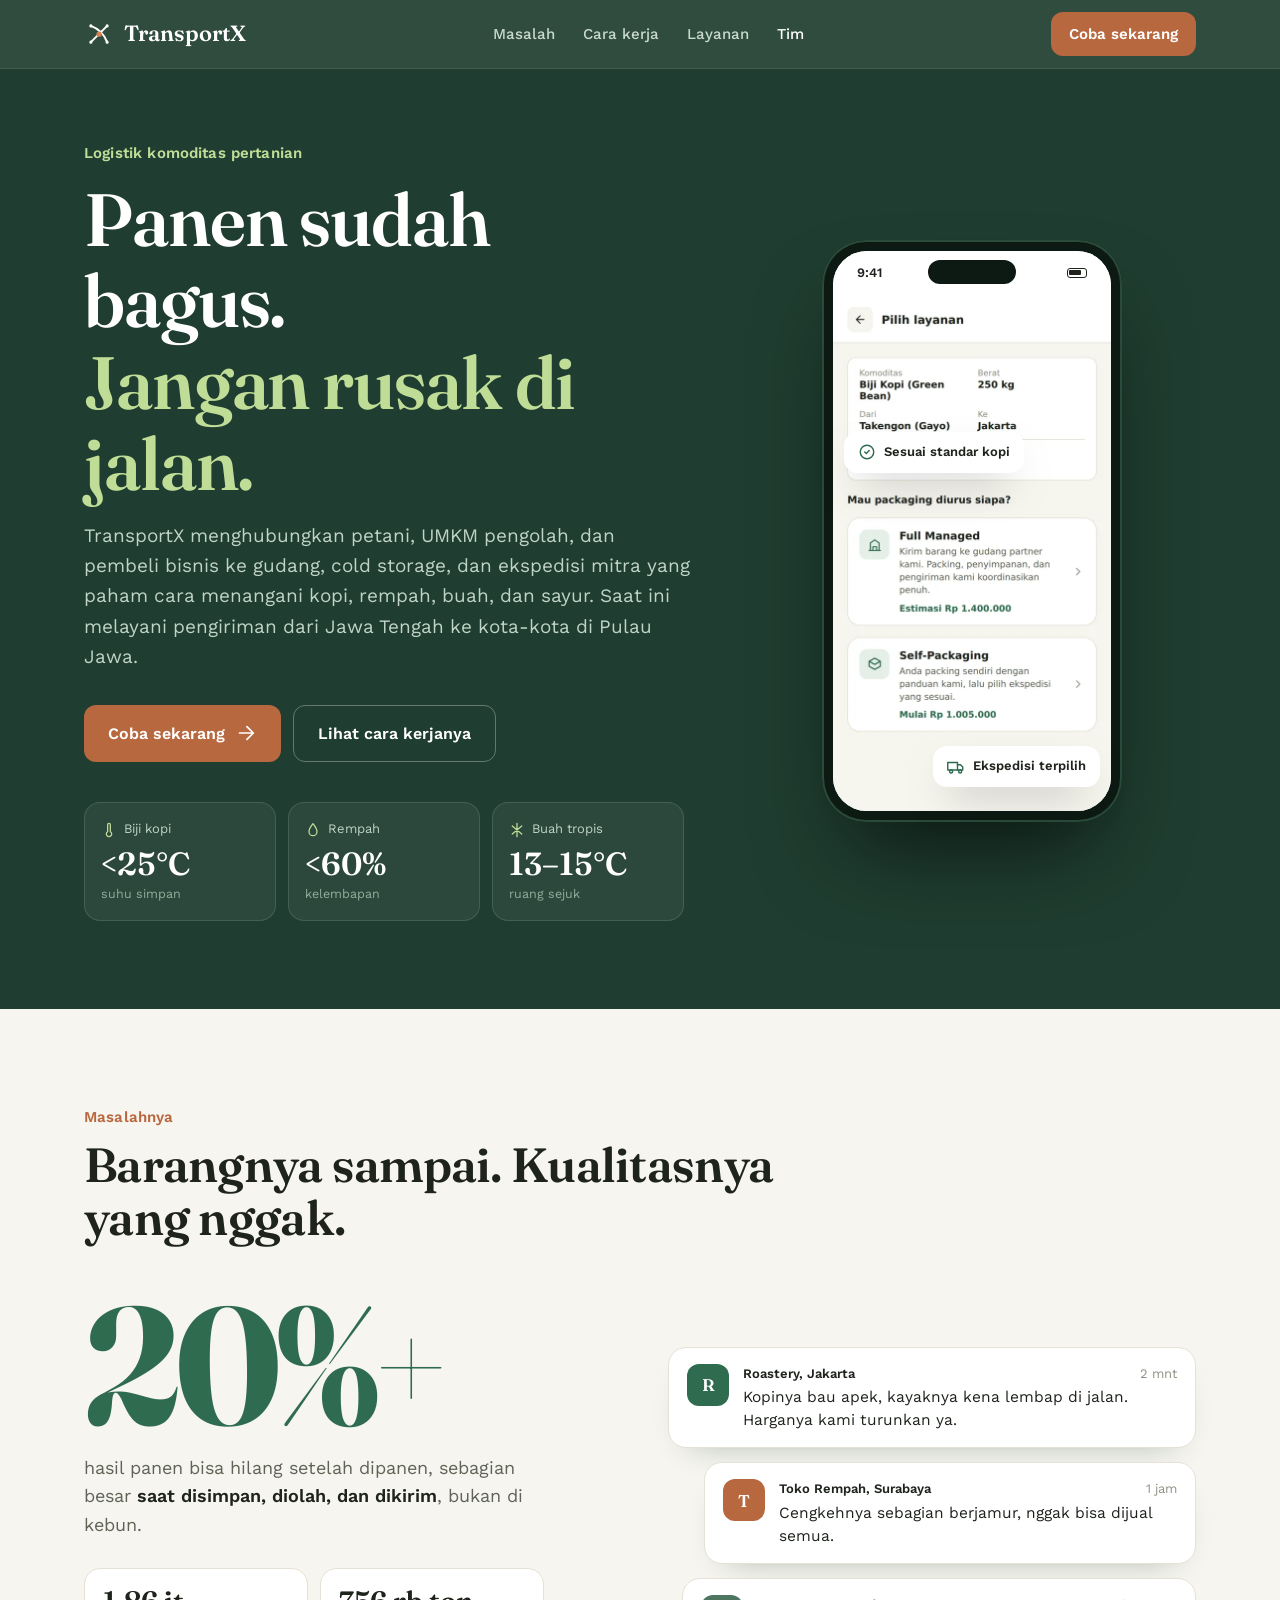
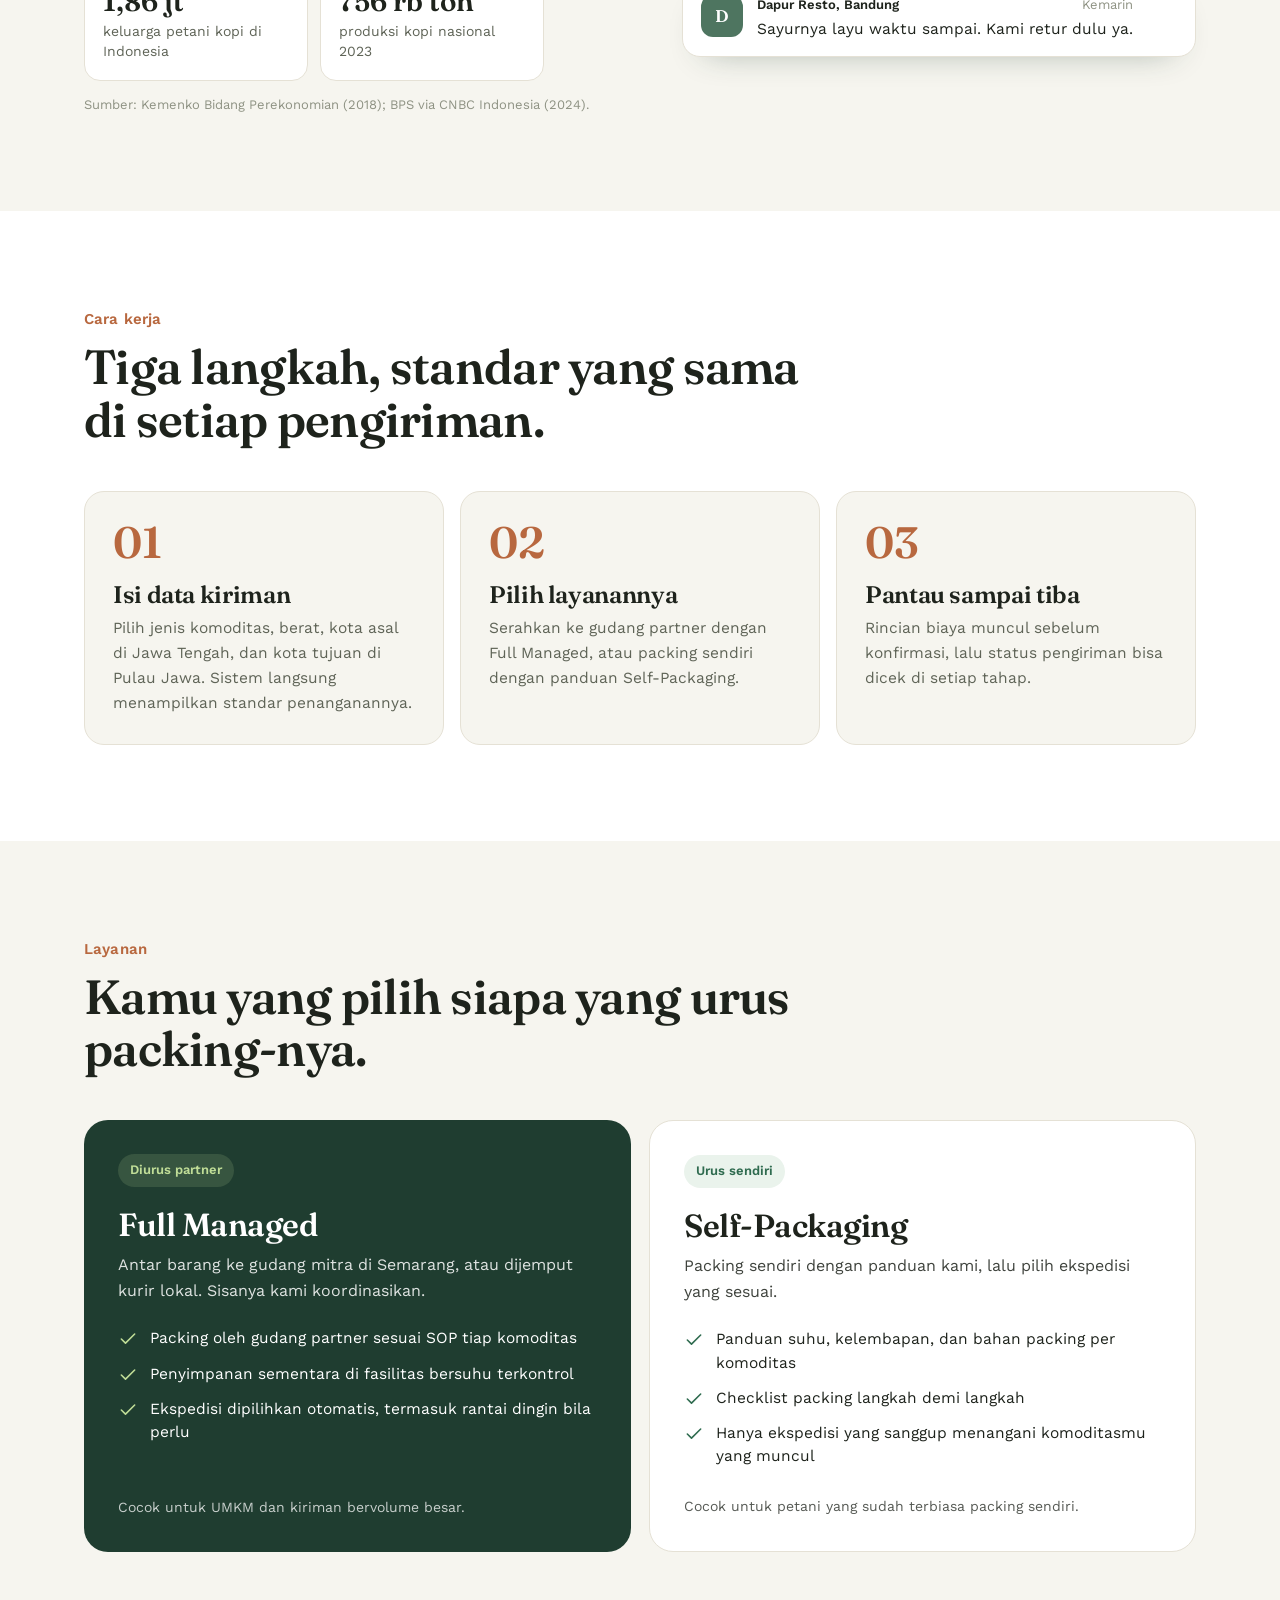
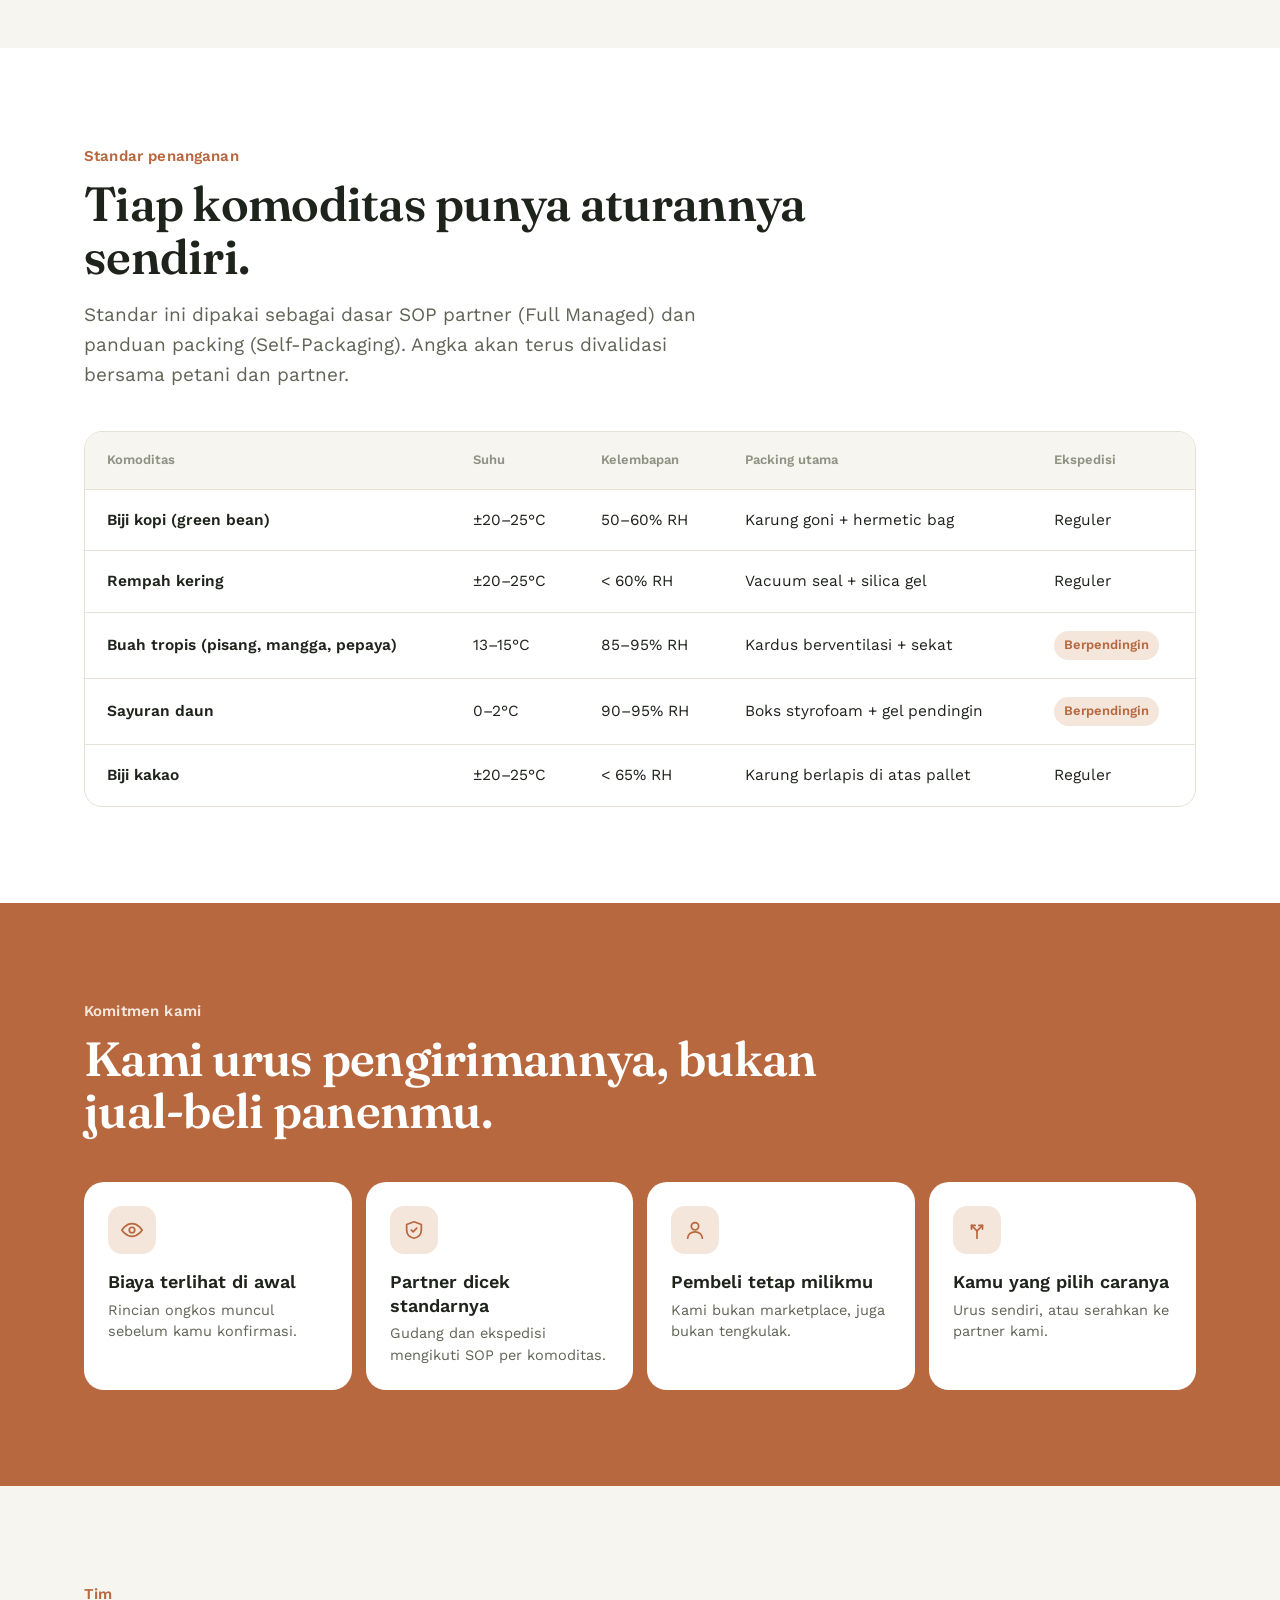
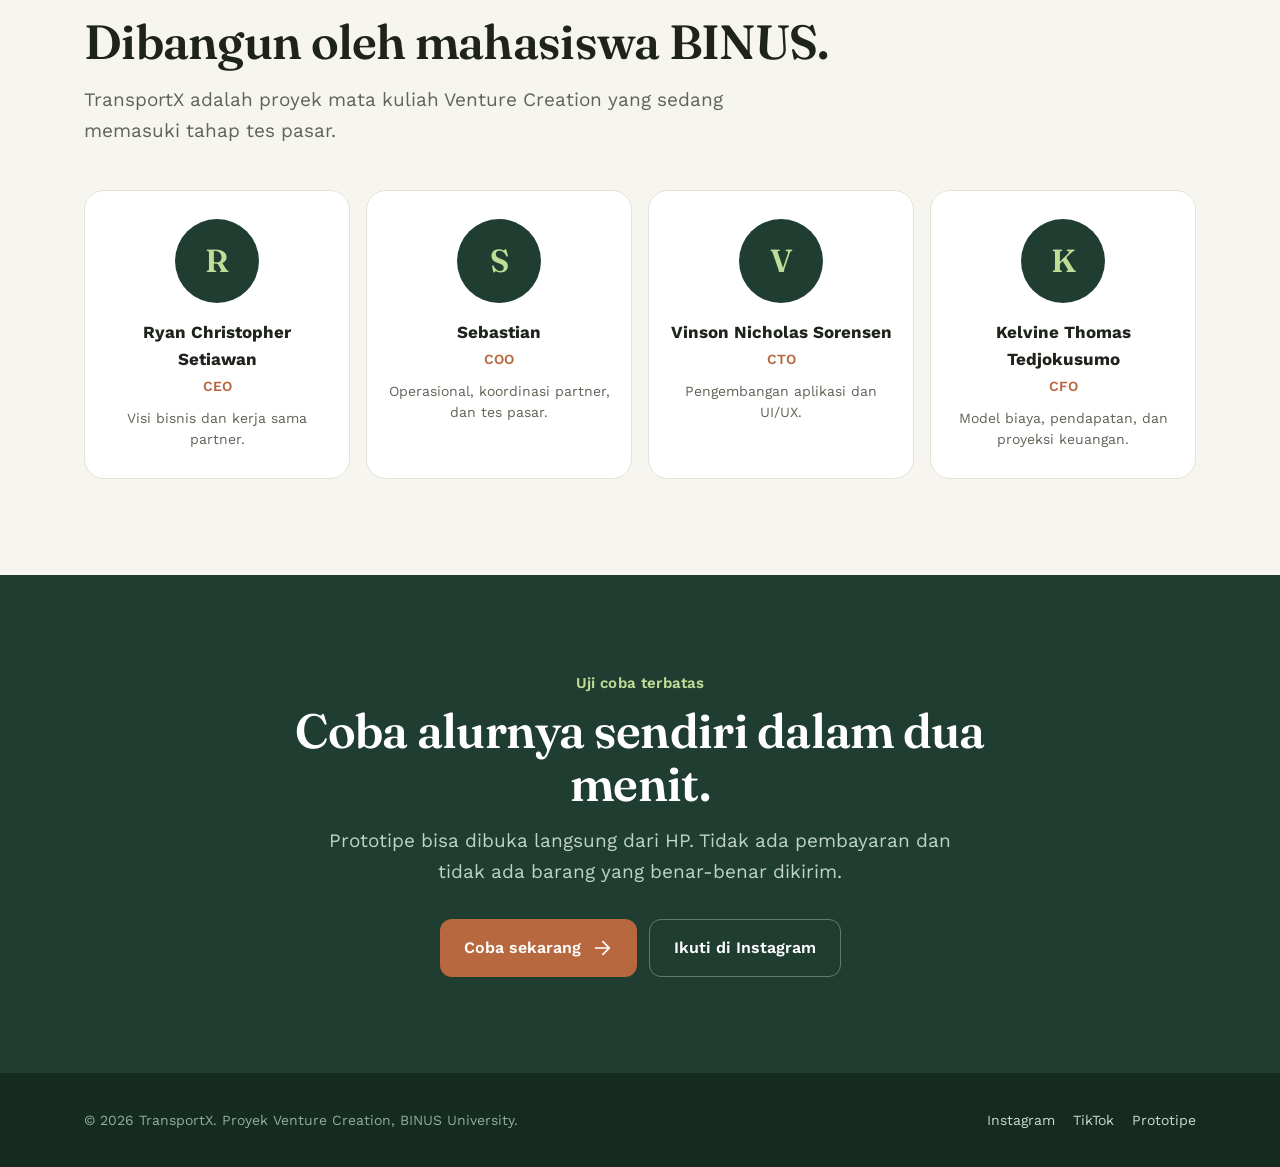
==== commit 6181ac4d: "Limit service area to Central Java -> Java and show partner roles - Origin cities: Central Java only" ====
--- a/index.html
+++ b/index.html
@@ -4,7 +4,7 @@
 <meta charset="UTF-8">
 <meta name="viewport" content="width=device-width, initial-scale=1, viewport-fit=cover">
 <title>TransportX — Logistik Komoditas Pertanian</title>
-<meta name="description" content="TransportX menghubungkan petani, UMKM, dan pembeli bisnis ke gudang, cold storage, dan ekspedisi mitra yang paham cara menangani kopi, rempah, buah, dan sayur.">
+<meta name="description" content="TransportX menghubungkan petani, UMKM, dan pembeli bisnis ke gudang, cold storage, dan ekspedisi mitra yang paham cara menangani kopi, rempah, buah, dan sayur. Dari Jawa Tengah ke kota-kota di Pulau Jawa.">
 <link rel="preconnect" href="https://fonts.googleapis.com">
 <link rel="preconnect" href="https://fonts.gstatic.com" crossorigin>
 <link href="https://fonts.googleapis.com/css2?family=Fraunces:opsz,wght@9..144,500;9..144,600;9..144,700&family=Work+Sans:wght@400;500;600;700&display=swap" rel="stylesheet">
@@ -44,7 +44,7 @@
     <div>
       <p class="eyebrow">Logistik komoditas pertanian</p>
       <h1>Panen sudah bagus.<span>Jangan rusak di jalan.</span></h1>
-      <p class="lead">TransportX menghubungkan petani, UMKM pengolah, dan pembeli bisnis ke gudang, cold storage, dan ekspedisi mitra yang paham cara menangani kopi, rempah, buah, dan sayur.</p>
+      <p class="lead">TransportX menghubungkan petani, UMKM pengolah, dan pembeli bisnis ke gudang, cold storage, dan ekspedisi mitra yang paham cara menangani kopi, rempah, buah, dan sayur. Saat ini melayani pengiriman dari Jawa Tengah ke kota-kota di Pulau Jawa.</p>
       <div class="hero-cta">
         <a class="btn btn-clay" href="prototipe/" target="_blank" rel="noopener">Coba sekarang
           <svg class="ic" viewBox="0 0 24 24" aria-hidden="true"><path d="M5 12h14M13 5l7 7-7 7"/></svg></a>
@@ -100,7 +100,7 @@
     <p class="eyebrow">Cara kerja</p>
     <h2>Tiga langkah, standar yang sama di setiap pengiriman.</h2>
     <div class="steps reveal">
-      <div class="step"><div class="n">01</div><h3>Isi data kiriman</h3><p>Pilih jenis komoditas, berat, kota asal, dan tujuan. Sistem langsung menampilkan standar penanganannya.</p></div>
+      <div class="step"><div class="n">01</div><h3>Isi data kiriman</h3><p>Pilih jenis komoditas, berat, kota asal di Jawa Tengah, dan kota tujuan di Pulau Jawa. Sistem langsung menampilkan standar penanganannya.</p></div>
       <div class="step"><div class="n">02</div><h3>Pilih layanannya</h3><p>Serahkan ke gudang partner dengan Full Managed, atau packing sendiri dengan panduan Self-Packaging.</p></div>
       <div class="step"><div class="n">03</div><h3>Pantau sampai tiba</h3><p>Rincian biaya muncul sebelum konfirmasi, lalu status pengiriman bisa dicek di setiap tahap.</p></div>
     </div>
@@ -116,7 +116,7 @@
       <article class="svc svc-a">
         <span class="tag">Diurus partner</span>
         <h3>Full Managed</h3>
-        <p>Antar barang ke gudang partner terdekat. Sisanya kami koordinasikan.</p>
+        <p>Antar barang ke gudang mitra di Semarang, atau dijemput kurir lokal. Sisanya kami koordinasikan.</p>
         <ul>
           <li><svg class="ic" viewBox="0 0 24 24" aria-hidden="true"><path d="M20 6L9 17l-5-5"/></svg>Packing oleh gudang partner sesuai SOP tiap komoditas</li>
           <li><svg class="ic" viewBox="0 0 24 24" aria-hidden="true"><path d="M20 6L9 17l-5-5"/></svg>Penyimpanan sementara di fasilitas bersuhu terkontrol</li>
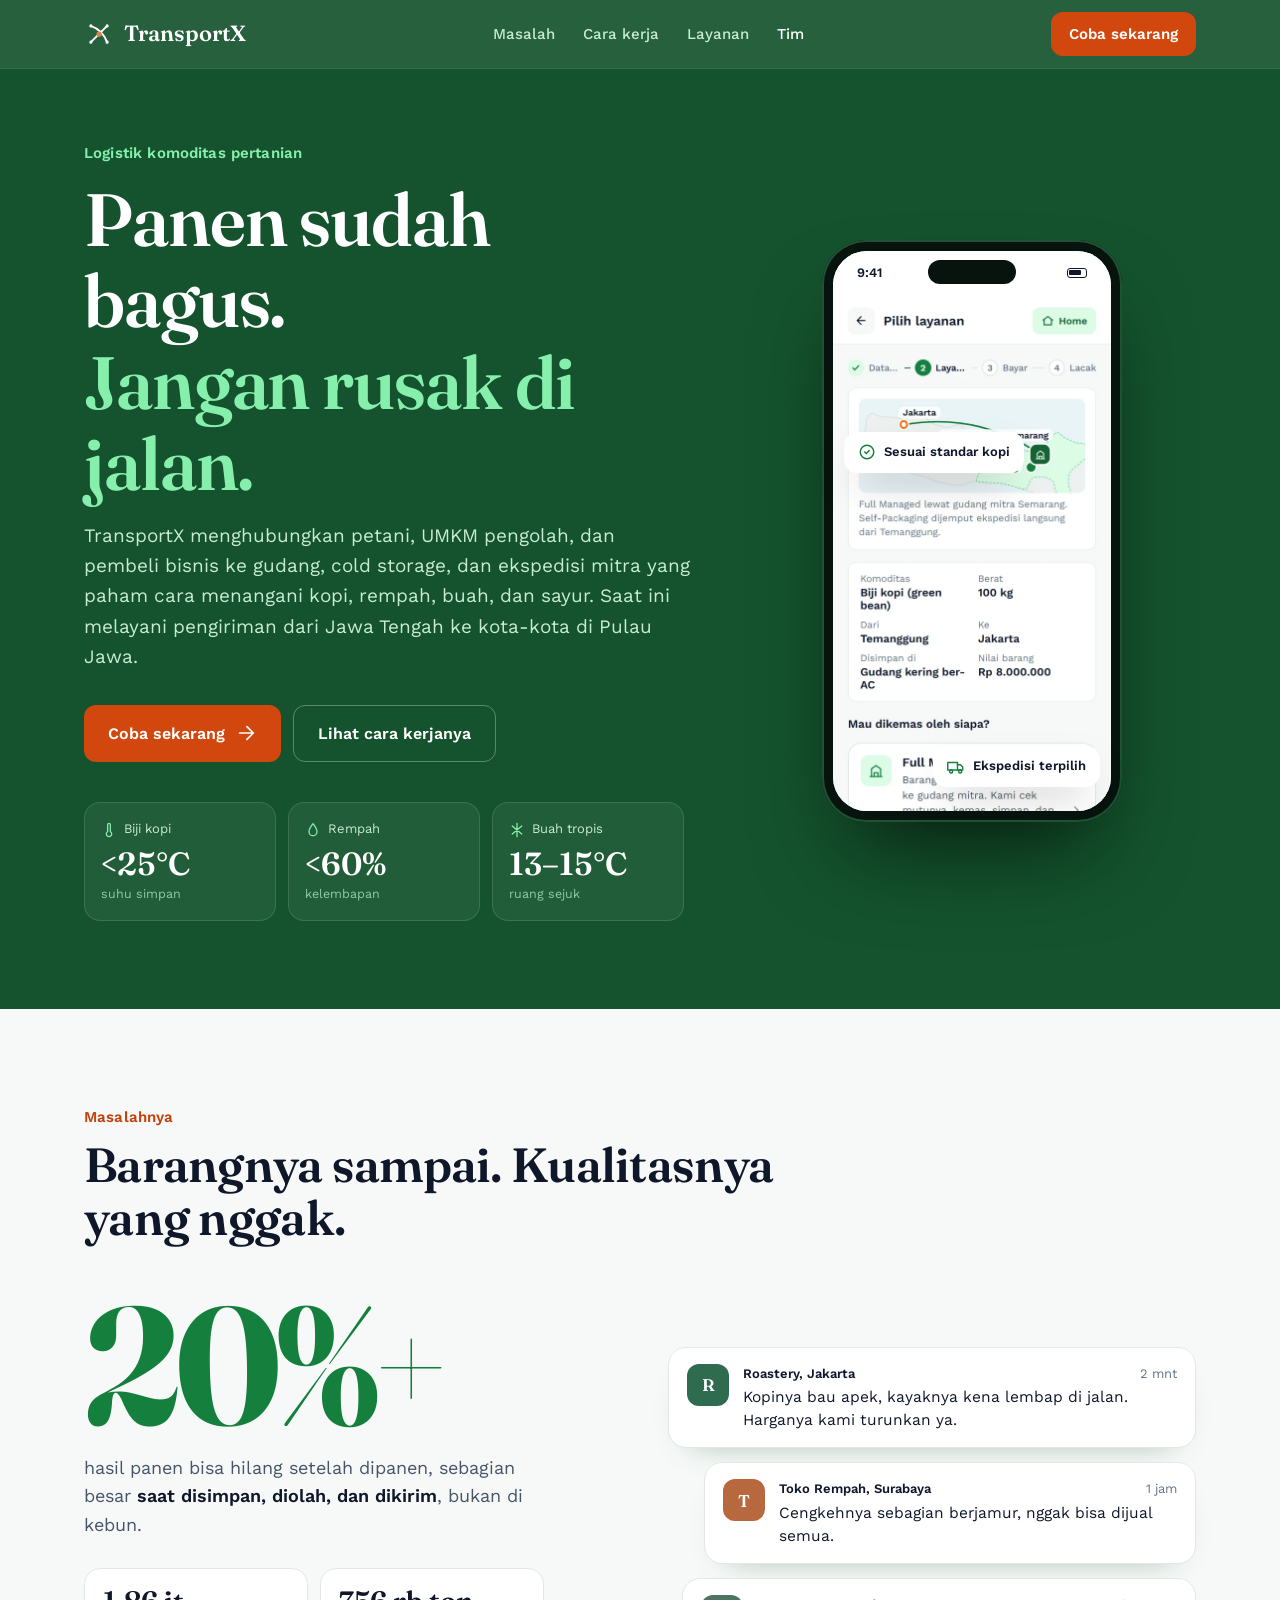
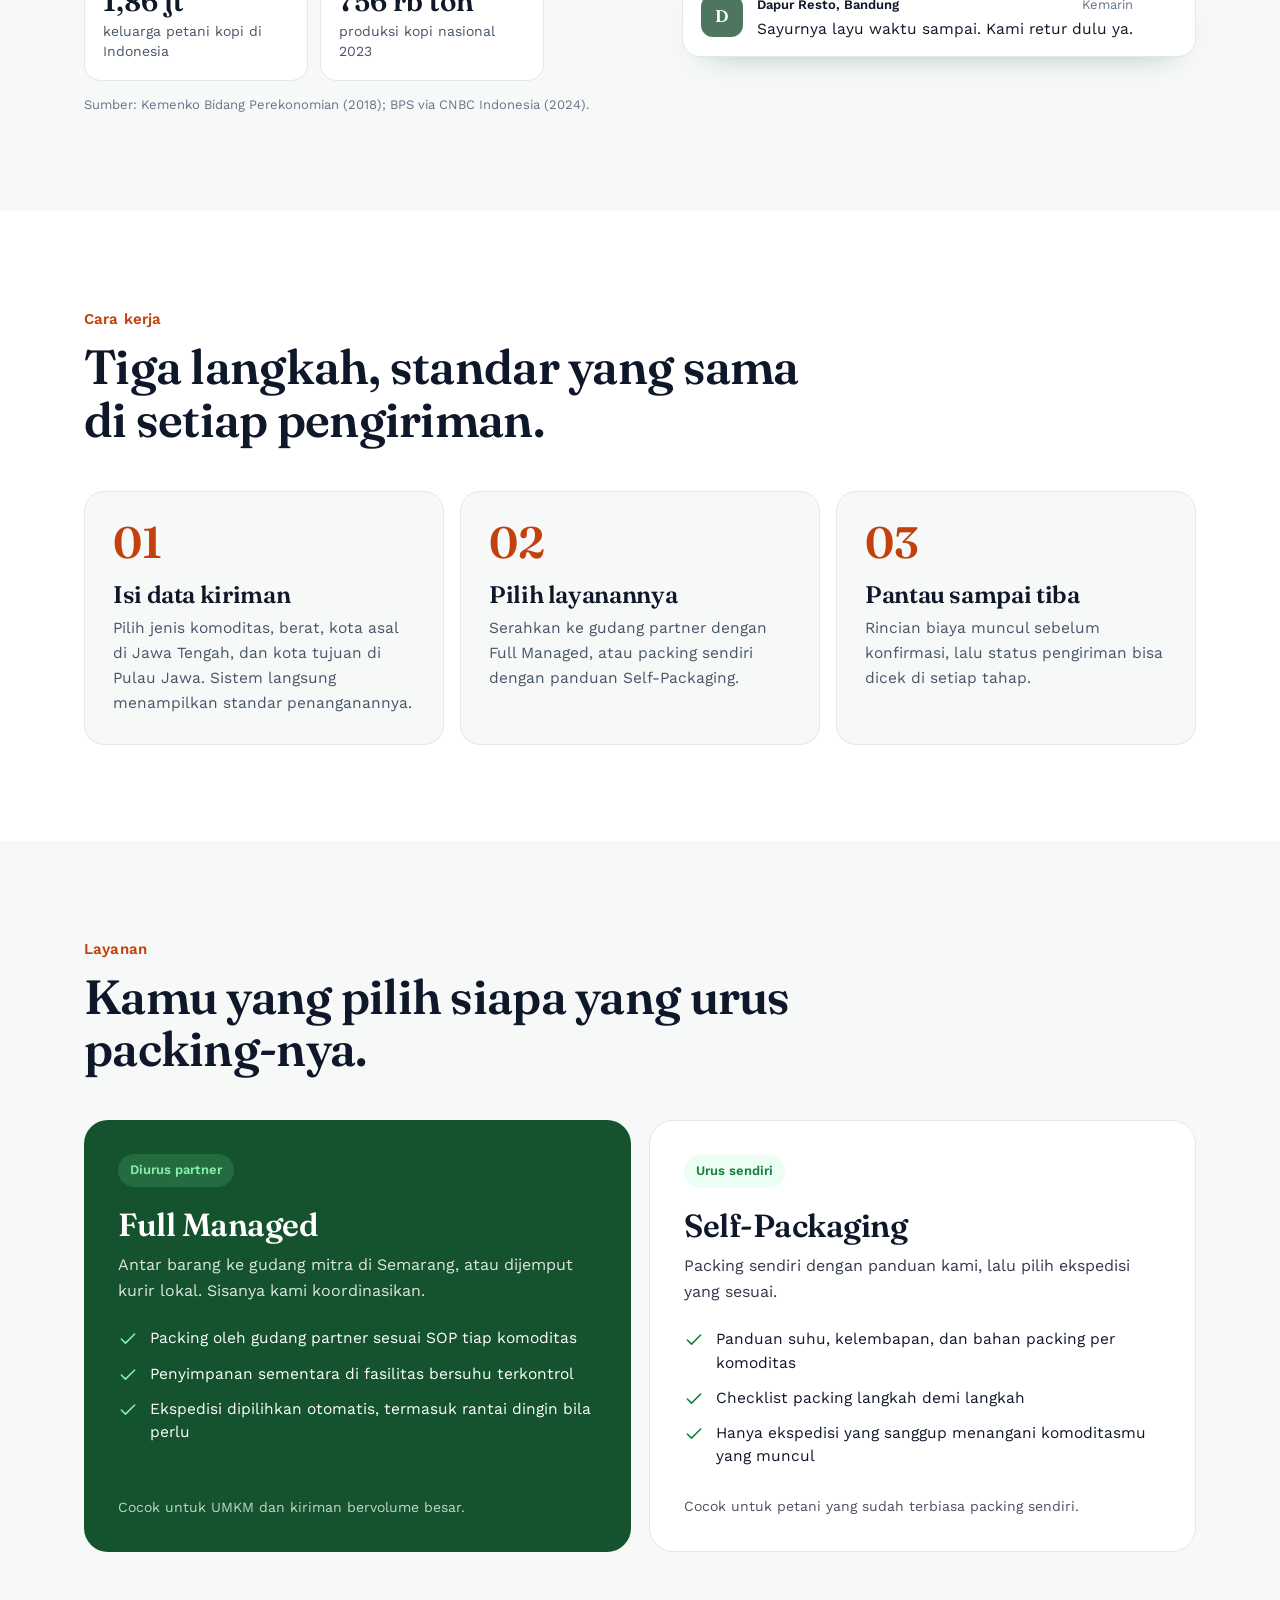
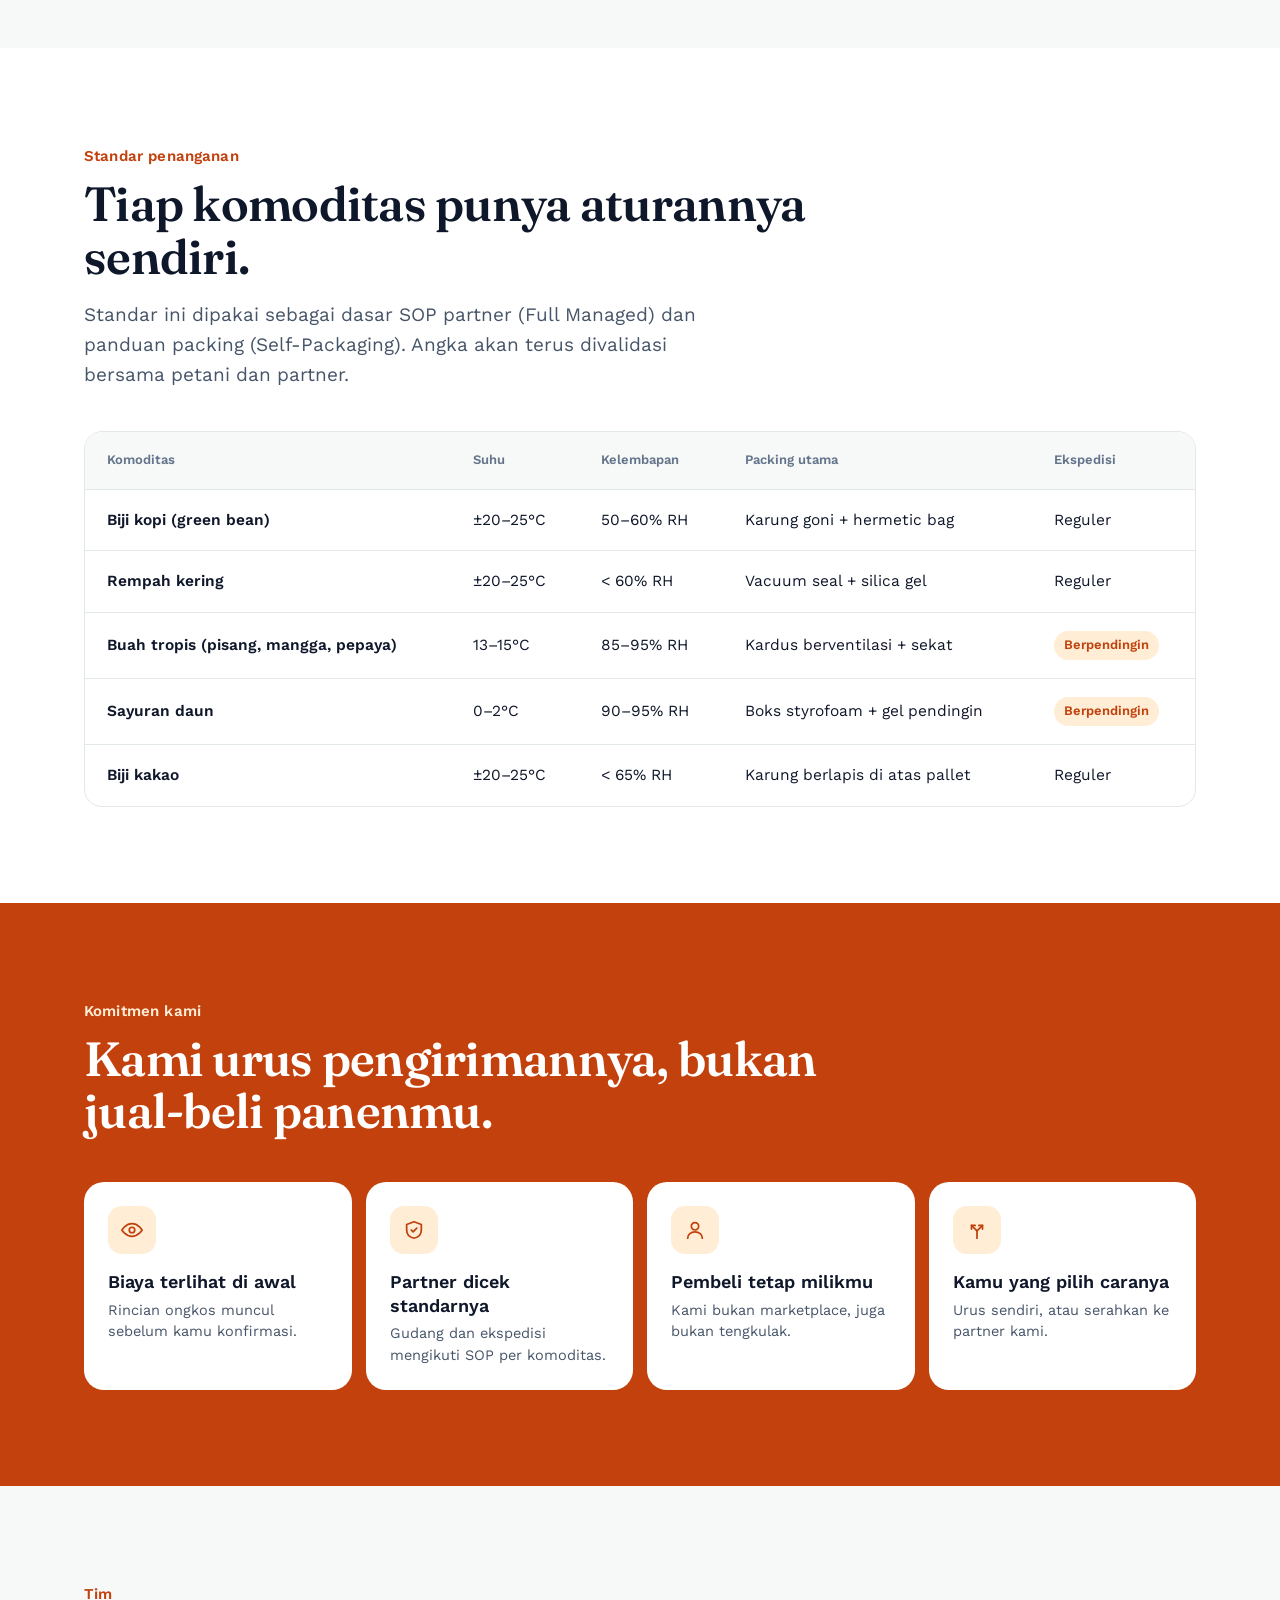
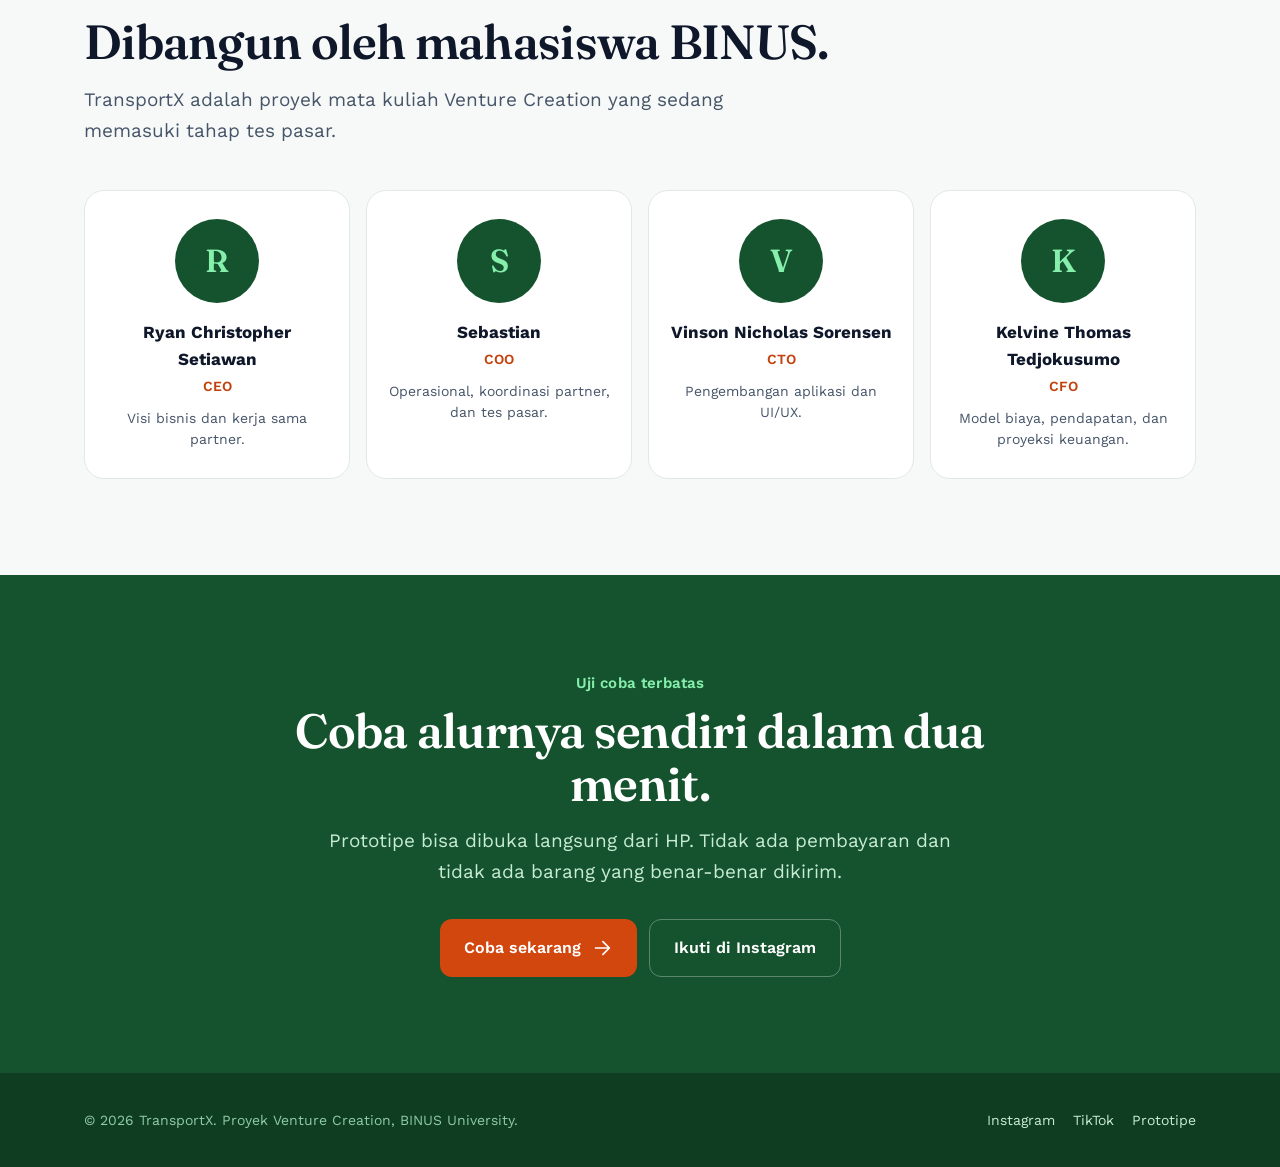
==== commit 3c1ecc79: "Match website theme to prototype (fresh green and white) - New color tokens for light and dark mode;" ====
--- a/index.html
+++ b/index.html
@@ -60,7 +60,7 @@
       <div class="phone">
         <div class="screen">
           <div class="sb"><span>9:41</span><i></i></div>
-          <img src="assets/mockup-layanan.webp" width="560" height="1211" loading="eager" alt="Layar Pilih layanan di aplikasi TransportX, menampilkan opsi Full Managed dan Self-Packaging beserta estimasi biaya">
+          <img src="assets/mockup-layanan.webp" width="560" height="1211" loading="eager" alt="Layar Pilih layanan di aplikasi TransportX: peta rute dari Temanggung lewat gudang mitra Semarang ke Jakarta, ringkasan kiriman, dan pilihan layanan Full Managed">
           <div class="notch"></div>
         </div>
         <div class="float f1"><svg class="ic" viewBox="0 0 24 24" aria-hidden="true"><path d="M9 12l2 2 4-4"/><circle cx="12" cy="12" r="9"/></svg>Sesuai standar kopi</div>
--- a/style.css
+++ b/style.css
@@ -1,6 +1,6 @@
 :root{
-  --forest:#1F3D30; --green:#2F6B4F; --lime:#C0DD97; --clay:#B8683F; --clay-soft:#F5E6DB;
-  --bg:#F6F5EF; --surface:#FFFFFF; --tint:#EAF3EC; --ink:#1E231C; --ink-soft:#5F6457; --muted:#8E9283; --line:#E5E1D5; --green-text:#2F6B4F;
+  --forest:#14532D; --green:#15803D; --lime:#86EFAC; --clay:#C2410C; --clay-soft:#FFEDD5;
+  --bg:#F7F9F8; --surface:#FFFFFF; --tint:#ECFDF3; --ink:#0F172A; --ink-soft:#475569; --muted:#64748B; --line:#E2E8E5; --green-text:#15803D;
   --display:'Fraunces',Georgia,'Times New Roman',serif;
   --body:'Work Sans',system-ui,-apple-system,'Segoe UI',sans-serif;
   box-sizing:border-box;
@@ -9,11 +9,11 @@
 }
 @media (prefers-color-scheme:dark){
   :root:not([data-theme="light"]){
-    --bg:#141A16; --surface:#1C241F; --tint:#1F2B24; --ink:#EEF2EC; --ink-soft:#B4BEB5; --muted:#7F8A81; --line:#2C3830; --clay-soft:#3A2A21; --green-text:#8FC7A2;
+    --bg:#0B1410; --surface:#13201A; --tint:#15281E; --ink:#ECFDF5; --ink-soft:#A7B8AF; --muted:#7C8C84; --line:#23362C; --clay-soft:#3B2416; --clay:#FB923C; --green-text:#86EFAC;
   }
 }
 :root[data-theme="dark"]{
-  --bg:#141A16; --surface:#1C241F; --tint:#1F2B24; --ink:#EEF2EC; --ink-soft:#B4BEB5; --muted:#7F8A81; --line:#2C3830; --clay-soft:#3A2A21; --green-text:#8FC7A2;
+  --bg:#0B1410; --surface:#13201A; --tint:#15281E; --ink:#ECFDF5; --ink-soft:#A7B8AF; --muted:#7C8C84; --line:#23362C; --clay-soft:#3B2416; --clay:#FB923C; --green-text:#86EFAC;
 }
 *,*::before,*::after{box-sizing:border-box;margin:0;padding:0}
 html{scroll-behavior:smooth;scroll-padding-top:calc(env(safe-area-inset-top,0px) + 76px)}
@@ -31,17 +31,17 @@
 .btn{display:inline-flex;align-items:center;gap:10px;font-family:var(--body);font-size:16px;font-weight:600;padding:15px 24px;border-radius:12px;text-decoration:none;transition:transform .15s,background .15s}
 .btn:hover{transform:translateY(-1px)}
 .btn:focus-visible,a:focus-visible{outline:2px solid var(--lime);outline-offset:3px}
-.btn-clay{background:var(--clay);color:#fff}
-.btn-clay:hover{background:#A35A35}
+.btn-clay{background:#D2470E;color:#fff}
+.btn-clay:hover{background:#C2410C}
 .btn-line{border:1.5px solid rgba(255,255,255,.3);color:#fff}
-.btn-white{background:#fff;color:var(--clay)}
+.btn-white{background:#fff;color:#C2410C}
 
 /* ---------- NAV ---------- */
 .nav{position:sticky;top:0;z-index:20;background:color-mix(in srgb,var(--forest) 92%,transparent);backdrop-filter:blur(10px);-webkit-backdrop-filter:blur(10px);border-bottom:1px solid rgba(255,255,255,.08)}
 .nav .wrap{display:flex;align-items:center;justify-content:space-between;height:68px}
 .brand{display:flex;align-items:center;gap:10px;text-decoration:none;color:#fff;font-family:var(--display);font-size:22px;font-weight:600}
 .nav-links{display:flex;gap:28px;list-style:none}
-.nav-links a{color:#C9DACE;text-decoration:none;font-size:15px;font-weight:500}
+.nav-links a{color:#C7EBD3;text-decoration:none;font-size:15px;font-weight:500}
 .nav-links a:hover{color:#fff}
 .nav .btn{padding:10px 18px;font-size:15px}
 
@@ -51,22 +51,22 @@
 .hero .eyebrow{color:var(--lime)}
 .hero h1{font-size:clamp(42px,6.4vw,74px);margin-top:14px}
 .hero h1 span{color:var(--lime);display:block}
-.hero .lead{color:#BFD3C6}
+.hero .lead{color:#C7EBD3}
 .hero-cta{display:flex;flex-wrap:wrap;gap:12px;margin-top:32px}
 .tiles{display:grid;grid-template-columns:repeat(3,1fr);gap:12px;margin-top:40px;max-width:600px}
 .tile{background:rgba(255,255,255,.06);border:1px solid rgba(255,255,255,.12);border-radius:16px;padding:16px}
-.tile .k{display:flex;align-items:center;gap:7px;font-size:13px;color:#BFD3C6}
+.tile .k{display:flex;align-items:center;gap:7px;font-size:13px;color:#C7EBD3}
 .tile .k .ic{width:16px;height:16px;color:var(--lime)}
 .tile .v{font-family:var(--display);font-size:clamp(24px,3vw,32px);font-weight:600;margin-top:8px;line-height:1}
-.tile .d{font-size:12.5px;color:#8FAE9B;margin-top:4px}
-.phone{width:min(300px,78vw);margin:0 auto;background:#0D1A14;border-radius:44px;padding:11px;box-shadow:0 50px 90px -30px rgba(0,0,0,.65),inset 0 0 0 2px #2A4A3A;position:relative}
+.tile .d{font-size:12.5px;color:#8FCBA6;margin-top:4px}
+.phone{width:min(300px,78vw);margin:0 auto;background:#07130D;border-radius:44px;padding:11px;box-shadow:0 50px 90px -30px rgba(0,0,0,.65),inset 0 0 0 2px #1F5235;position:relative}
 .screen{border-radius:34px;overflow:hidden;background:#fff;position:relative}
-.sb{height:40px;display:flex;align-items:center;justify-content:space-between;padding:4px 24px 0;font-size:13px;font-weight:600;color:#1E231C;background:#fff}
-.sb i{width:20px;height:10px;border:1.5px solid #1E231C;border-radius:3px;position:relative}
-.sb i::after{content:"";position:absolute;inset:1.5px 5px 1.5px 1.5px;background:#1E231C;border-radius:1px}
-.notch{position:absolute;top:9px;left:50%;transform:translateX(-50%);width:88px;height:24px;background:#0D1A14;border-radius:99px}
+.sb{height:40px;display:flex;align-items:center;justify-content:space-between;padding:4px 24px 0;font-size:13px;font-weight:600;color:#0F172A;background:#fff}
+.sb i{width:20px;height:10px;border:1.5px solid #0F172A;border-radius:3px;position:relative}
+.sb i::after{content:"";position:absolute;inset:1.5px 5px 1.5px 1.5px;background:#0F172A;border-radius:1px}
+.notch{position:absolute;top:9px;left:50%;transform:translateX(-50%);width:88px;height:24px;background:#07130D;border-radius:99px}
 .screen img{width:100%;height:520px;object-fit:cover;object-position:top}
-.float{position:absolute;background:#fff;color:#1E231C;border-radius:14px;padding:10px 14px;font-size:13px;font-weight:600;display:flex;align-items:center;gap:8px;box-shadow:0 18px 40px -16px rgba(0,0,0,.5)}
+.float{position:absolute;background:#fff;color:#0F172A;border-radius:14px;padding:10px 14px;font-size:13px;font-weight:600;display:flex;align-items:center;gap:8px;box-shadow:0 18px 40px -16px rgba(0,0,0,.5)}
 .float .ic{width:18px;height:18px;color:var(--green)}
 .f1{top:33%;left:22px}.f2{bottom:6%;right:22px}
 @media (max-width:860px){
@@ -88,7 +88,7 @@
 .stat span{font-size:14px;color:var(--ink-soft);display:block;margin-top:6px;line-height:1.45}
 .src{font-size:13px;color:var(--muted);margin-top:14px}
 .notifs{display:flex;flex-direction:column;gap:14px}
-.nt{background:var(--surface);border:1px solid var(--line);border-radius:18px;padding:16px 18px;display:flex;gap:14px;box-shadow:0 16px 34px -24px rgba(31,61,48,.45)}
+.nt{background:var(--surface);border:1px solid var(--line);border-radius:18px;padding:16px 18px;display:flex;gap:14px;box-shadow:0 16px 34px -24px rgba(20,83,45,.45)}
 .nt:nth-child(2){margin-left:36px}.nt:nth-child(3){margin-left:14px}
 .av{width:42px;height:42px;border-radius:12px;display:grid;place-items:center;font-family:var(--display);font-weight:600;color:#fff;flex-shrink:0}
 .nt-top{display:flex;justify-content:space-between;gap:10px;font-size:13px}
@@ -112,7 +112,7 @@
 .svc-a{background:var(--forest);color:#fff}
 .svc-b{background:var(--surface);border:1px solid var(--line)}
 .svc .tag{align-self:flex-start;font-size:13px;font-weight:600;padding:6px 12px;border-radius:99px}
-.svc-a .tag{background:rgba(192,221,151,.15);color:var(--lime)}
+.svc-a .tag{background:rgba(134,239,172,.15);color:var(--lime)}
 .svc-b .tag{background:var(--tint);color:var(--green-text)}
 .svc h3{font-size:32px;margin-top:20px}
 .svc > p{font-size:16px;margin-top:10px;opacity:.85}
@@ -135,12 +135,12 @@
 
 /* ---------- PROMISE ---------- */
 .promise{background:var(--clay);color:#fff}
-.promise .eyebrow{color:#F5E6DB}
+.promise .eyebrow{color:#FFEDD5}
 .pr-grid{display:grid;grid-template-columns:repeat(4,1fr);gap:14px;margin-top:44px}
-.pr{background:#fff;color:#1E231C;border-radius:20px;padding:24px}
-.pr .icw{width:48px;height:48px;border-radius:14px;background:#F5E6DB;display:grid;place-items:center;color:var(--clay)}
+.pr{background:#fff;color:#0F172A;border-radius:20px;padding:24px}
+.pr .icw{width:48px;height:48px;border-radius:14px;background:#FFEDD5;display:grid;place-items:center;color:var(--clay)}
 .pr h3{font-family:var(--body);font-size:18px;font-weight:600;letter-spacing:0;margin-top:16px;line-height:1.3}
-.pr p{font-size:14.5px;color:#5F6457;margin-top:6px;line-height:1.5}
+.pr p{font-size:14.5px;color:#475569;margin-top:6px;line-height:1.5}
 @media (max-width:960px){.pr-grid{grid-template-columns:1fr 1fr}}
 @media (max-width:520px){.pr-grid{grid-template-columns:1fr}}
 
@@ -158,11 +158,11 @@
 .cta{background:var(--forest);color:#fff;text-align:center}
 .cta h2{margin:10px auto 0}
 .cta .eyebrow{color:var(--lime)}
-.cta .lead{color:#BFD3C6;margin:16px auto 0}
+.cta .lead{color:#C7EBD3;margin:16px auto 0}
 .cta .hero-cta{justify-content:center}
-footer{background:#152A21;color:#8FAE9B;padding:36px 0;font-size:14px}
+footer{background:#0F3D22;color:#8FCBA6;padding:36px 0;font-size:14px}
 footer .wrap{display:flex;flex-wrap:wrap;justify-content:space-between;align-items:center;gap:16px}
-footer a{color:#C9DACE;text-decoration:none}
+footer a{color:#C7EBD3;text-decoration:none}
 footer a:hover{color:#fff}
 .soc{display:flex;gap:18px}
 
